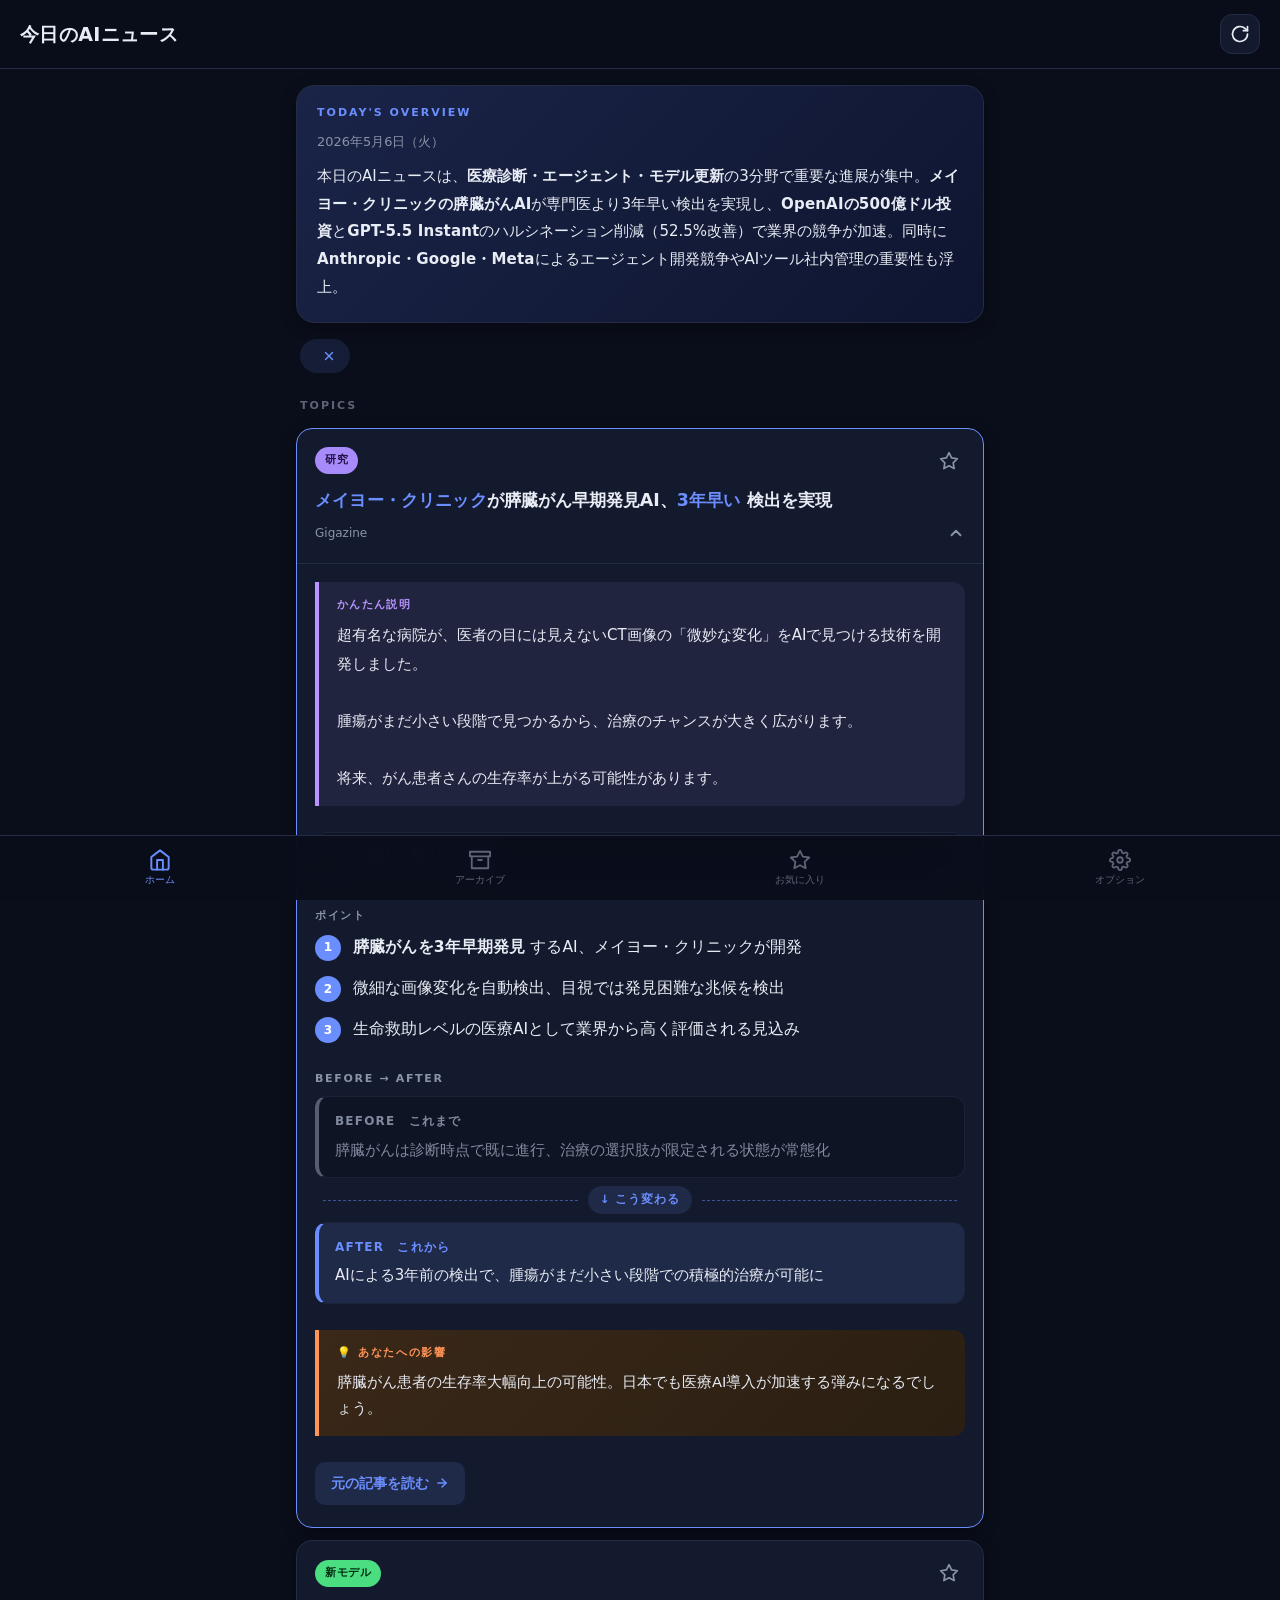
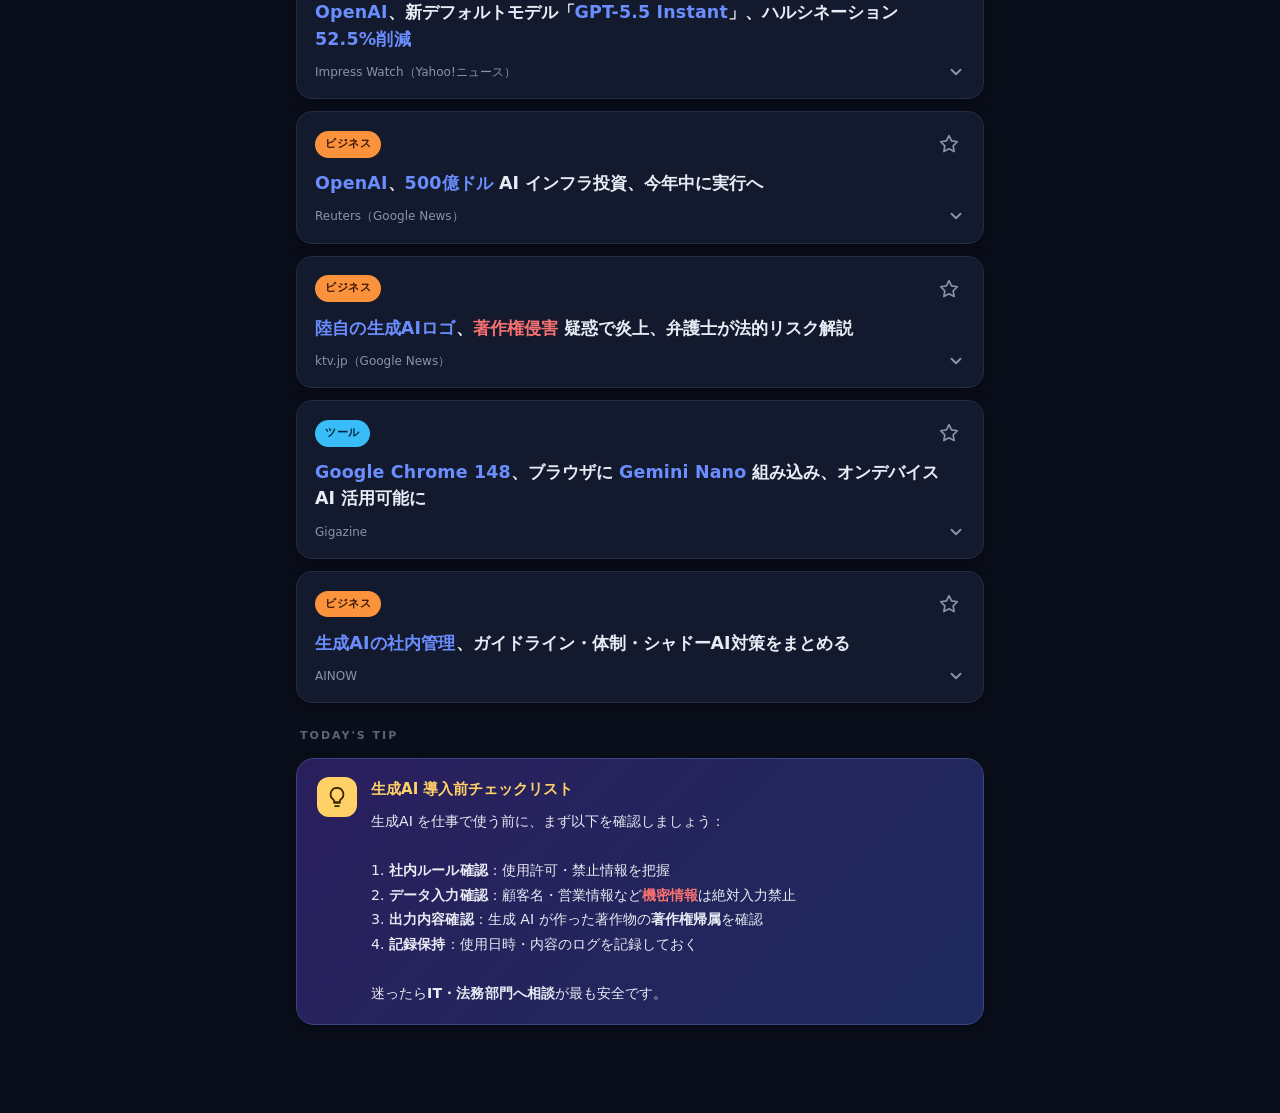
==== public/index.html @ 8ff70d96 "fix: drop underline markup; restrict !!warn!! to partial keywords (not whole titles)" ====
<!DOCTYPE html>
<html lang="ja">
<head>
  <meta charset="UTF-8" />
  <meta name="viewport" content="width=device-width, initial-scale=1.0, viewport-fit=cover" />
  <meta name="theme-color" content="#0a0e1a" id="theme-color-meta" />
  <meta name="apple-mobile-web-app-capable" content="yes" />
  <meta name="apple-mobile-web-app-status-bar-style" content="black-translucent" />
  <meta name="apple-mobile-web-app-title" content="AIニュース" />
  <link rel="manifest" href="manifest.json" />
  <link rel="apple-touch-icon" href="icons/icon-180.png" />
  <link rel="icon" href="icons/icon-192.png" />
  <link rel="stylesheet" href="style.css?v=7" />
  <title>今日のAIニュース</title>
</head>
<body data-theme="dark" data-font="md">
  <header class="app-header">
    <div class="header-inner">
      <h1 class="app-title" id="app-title">今日のAIニュース</h1>
    </div>
    <button class="reload-btn" id="reload-btn" aria-label="更新">
      <svg viewBox="0 0 24 24" width="20" height="20" fill="none" stroke="currentColor" stroke-width="2" stroke-linecap="round" stroke-linejoin="round"><path d="M21 12a9 9 0 1 1-3-6.7L21 8"/><path d="M21 3v5h-5"/></svg>
    </button>
  </header>

  <main id="main">
    <div id="loading" class="state state-loading">取得中...</div>
    <div id="error" class="state state-error" hidden>
      <p>ニュースを読み込めませんでした。</p>
      <button onclick="location.reload()" class="retry-btn">再読み込み</button>
    </div>

    <!-- ===== HOME ===== -->
    <section class="view view-home" id="view-home" hidden>
      <!-- TODAY'S OVERVIEW -->
      <section class="overview">
        <div class="section-label">TODAY'S OVERVIEW</div>
        <div class="overview-date" id="overview-date"></div>
        <p class="overview-text" id="overview-text"></p>
      </section>

      <!-- カテゴリフィルタ（オプションで設定すると表示） -->
      <div class="active-filter" id="active-filter" hidden>
        <span id="active-filter-label"></span>
        <button class="filter-clear" id="filter-clear" aria-label="フィルタ解除">
          <svg viewBox="0 0 24 24" width="14" height="14" fill="none" stroke="currentColor" stroke-width="2.5" stroke-linecap="round"><line x1="18" y1="6" x2="6" y2="18"/><line x1="6" y1="6" x2="18" y2="18"/></svg>
        </button>
      </div>

      <!-- TOPICS -->
      <section class="topics">
        <div class="section-label">TOPICS</div>
        <ul id="topics-list" class="topics-list"></ul>
        <p class="empty-msg" id="topics-empty" hidden>該当するトピックがありません。</p>
      </section>

      <!-- TODAY'S TIP -->
      <section class="tip" id="tip-section">
        <div class="section-label">TODAY'S TIP</div>
        <div class="tip-card">
          <div class="tip-icon">
            <svg viewBox="0 0 24 24" width="22" height="22" fill="none" stroke="currentColor" stroke-width="2" stroke-linecap="round" stroke-linejoin="round"><path d="M9 18h6"/><path d="M10 22h4"/><path d="M12 2a7 7 0 0 0-4 12.7c.6.5 1 1.3 1 2.1V18h6v-1.2c0-.8.4-1.6 1-2.1A7 7 0 0 0 12 2z"/></svg>
          </div>
          <div class="tip-body">
            <h3 class="tip-title" id="tip-title"></h3>
            <p class="tip-content" id="tip-content"></p>
          </div>
        </div>
      </section>
    </section>

    <!-- ===== ARCHIVE ===== -->
    <section class="view view-archive" id="view-archive" hidden>
      <div class="section-label">ARCHIVE</div>
      <p class="archive-intro">過去のダイジェストを日付から開けます。</p>
      <ul class="archive-list" id="archive-list"></ul>
      <p class="empty-msg" id="archive-empty" hidden>まだアーカイブはありません。</p>

      <!-- 個別日付詳細表示 -->
      <div class="archive-detail" id="archive-detail" hidden>
        <button class="back-btn" id="archive-back">
          <svg viewBox="0 0 24 24" width="16" height="16" fill="none" stroke="currentColor" stroke-width="2.5" stroke-linecap="round" stroke-linejoin="round"><polyline points="15 18 9 12 15 6"/></svg>
          一覧に戻る
        </button>
        <div id="archive-detail-content"></div>
      </div>
    </section>

    <!-- ===== BOOKMARKS ===== -->
    <section class="view view-bookmarks" id="view-bookmarks" hidden>
      <div class="section-label">BOOKMARKS</div>
      <p class="bookmarks-intro">気になったトピックを保存できます。</p>
      <ul class="topics-list" id="bookmarks-list"></ul>
      <p class="empty-msg" id="bookmarks-empty" hidden>
        まだお気に入りはありません。<br/>
        トピックカードの☆マークをタップして保存できます。
      </p>
    </section>

    <!-- ===== OPTIONS ===== -->
    <section class="view view-options" id="view-options" hidden>
      <div class="section-label">OPTIONS</div>

      <div class="opt-group">
        <h3 class="opt-title">カテゴリで絞り込み</h3>
        <p class="opt-desc">ホームに表示するトピックを絞り込みます。</p>
        <div class="opt-chips" id="opt-categories">
          <button class="chip" data-category="all">すべて</button>
          <button class="chip" data-category="新モデル">新モデル</button>
          <button class="chip" data-category="研究">研究</button>
          <button class="chip" data-category="ビジネス">ビジネス</button>
          <button class="chip" data-category="規制">規制</button>
          <button class="chip" data-category="ツール">ツール</button>
        </div>
      </div>

      <div class="opt-group">
        <h3 class="opt-title">テーマ</h3>
        <p class="opt-desc">画面の明るさを切り替えます。</p>
        <div class="opt-chips" id="opt-theme">
          <button class="chip" data-theme="dark">🌙 ダーク</button>
          <button class="chip" data-theme="light">☀️ ライト</button>
        </div>
      </div>

      <div class="opt-group">
        <h3 class="opt-title">文字サイズ</h3>
        <p class="opt-desc">読みやすい大きさに調整できます。</p>
        <div class="opt-chips" id="opt-font">
          <button class="chip" data-font="sm">小</button>
          <button class="chip" data-font="md">中</button>
          <button class="chip" data-font="lg">大</button>
        </div>
      </div>

      <div class="opt-group">
        <h3 class="opt-title">最初から開く</h3>
        <p class="opt-desc">トピックの1件目を最初から開いておくか。</p>
        <div class="opt-chips" id="opt-firstopen">
          <button class="chip" data-firstopen="on">ON</button>
          <button class="chip" data-firstopen="off">OFF</button>
        </div>
      </div>

      <div class="opt-group">
        <h3 class="opt-title">アプリについて</h3>
        <ul class="info-list">
          <li><span class="info-key">最終更新</span><span class="info-val" id="info-updated">—</span></li>
          <li><span class="info-key">本日のソース数</span><span class="info-val" id="info-sources">—</span></li>
          <li><span class="info-key">配信時刻</span><span class="info-val">毎朝 6:00 JST</span></li>
          <li><span class="info-key">バージョン</span><span class="info-val">v1.1</span></li>
        </ul>
        <p class="opt-desc" style="margin-top: 14px;">
          ニュースは Anthropic / OpenAI / Google AI / Hugging Face / The Decoder / MIT Tech Review / ITmedia AI+ / Gigazine / ASCII / AINOW / Hacker News / arXiv / Google News（日本のAI報道）から自動収集し、Claude Haiku 4.5 が日本語で要約しています。
        </p>
        <a class="opt-link" href="https://github.com/ru20ru04-lab/ai-news-digest" target="_blank" rel="noopener noreferrer">
          GitHub でソースコードを見る
          <svg viewBox="0 0 24 24" width="14" height="14" fill="none" stroke="currentColor" stroke-width="2.5" stroke-linecap="round" stroke-linejoin="round"><line x1="5" y1="12" x2="19" y2="12"/><polyline points="12 5 19 12 12 19"/></svg>
        </a>
      </div>
    </section>
  </main>

  <!-- ===== TAB BAR ===== -->
  <nav class="tabbar" id="tabbar">
    <button class="tab" data-tab="home" aria-label="ホーム">
      <svg viewBox="0 0 24 24" width="22" height="22" fill="none" stroke="currentColor" stroke-width="2" stroke-linecap="round" stroke-linejoin="round"><path d="M3 9l9-7 9 7v11a2 2 0 0 1-2 2H5a2 2 0 0 1-2-2z"/><polyline points="9 22 9 12 15 12 15 22"/></svg>
      <span>ホーム</span>
    </button>
    <button class="tab" data-tab="archive" aria-label="アーカイブ">
      <svg viewBox="0 0 24 24" width="22" height="22" fill="none" stroke="currentColor" stroke-width="2" stroke-linecap="round" stroke-linejoin="round"><polyline points="21 8 21 21 3 21 3 8"/><rect x="1" y="3" width="22" height="5"/><line x1="10" y1="12" x2="14" y2="12"/></svg>
      <span>アーカイブ</span>
    </button>
    <button class="tab" data-tab="bookmarks" aria-label="お気に入り">
      <svg viewBox="0 0 24 24" width="22" height="22" fill="none" stroke="currentColor" stroke-width="2" stroke-linecap="round" stroke-linejoin="round"><polygon points="12 2 15.09 8.26 22 9.27 17 14.14 18.18 21.02 12 17.77 5.82 21.02 7 14.14 2 9.27 8.91 8.26 12 2"/></svg>
      <span>お気に入り</span>
    </button>
    <button class="tab" data-tab="options" aria-label="オプション">
      <svg viewBox="0 0 24 24" width="22" height="22" fill="none" stroke="currentColor" stroke-width="2" stroke-linecap="round" stroke-linejoin="round"><circle cx="12" cy="12" r="3"/><path d="M19.4 15a1.65 1.65 0 0 0 .33 1.82l.06.06a2 2 0 0 1 0 2.83 2 2 0 0 1-2.83 0l-.06-.06a1.65 1.65 0 0 0-1.82-.33 1.65 1.65 0 0 0-1 1.51V21a2 2 0 0 1-2 2 2 2 0 0 1-2-2v-.09A1.65 1.65 0 0 0 9 19.4a1.65 1.65 0 0 0-1.82.33l-.06.06a2 2 0 0 1-2.83 0 2 2 0 0 1 0-2.83l.06-.06a1.65 1.65 0 0 0 .33-1.82 1.65 1.65 0 0 0-1.51-1H3a2 2 0 0 1-2-2 2 2 0 0 1 2-2h.09A1.65 1.65 0 0 0 4.6 9a1.65 1.65 0 0 0-.33-1.82l-.06-.06a2 2 0 0 1 0-2.83 2 2 0 0 1 2.83 0l.06.06a1.65 1.65 0 0 0 1.82.33H9a1.65 1.65 0 0 0 1-1.51V3a2 2 0 0 1 2-2 2 2 0 0 1 2 2v.09a1.65 1.65 0 0 0 1 1.51 1.65 1.65 0 0 0 1.82-.33l.06-.06a2 2 0 0 1 2.83 0 2 2 0 0 1 0 2.83l-.06.06a1.65 1.65 0 0 0-.33 1.82V9a1.65 1.65 0 0 0 1.51 1H21a2 2 0 0 1 2 2 2 2 0 0 1-2 2h-.09a1.65 1.65 0 0 0-1.51 1z"/></svg>
      <span>オプション</span>
    </button>
  </nav>

  <script src="app.js?v=7"></script>
</body>
</html>
---- public/style.css ----
/* ===== テーマ変数（ダーク） ===== */
[data-theme="dark"] {
  --bg: #0a0e1a;
  --bg-card: #141a2e;
  --bg-card-hover: #1a2138;
  --bg-soft: #0f1424;
  --bg-elev: #1c2238;
  --border: #232b45;
  --border-soft: #1c2238;
  --text: #e8ecf4;
  --text-dim: #8a93a8;
  --text-mute: #5d6478;
  --accent: #6b8eff;
  --accent-soft: #6b8eff20;
  --accent-strong: #4f74ff;
  --purple: #b794ff;
  --purple-soft: #b794ff15;
  --tip-bg: linear-gradient(135deg, #2a1f5d 0%, #1e2a5d 100%);
  --tip-border: #3a4582;
  --overview-bg: linear-gradient(135deg, #1a2447 0%, #0f1530 100%);
  --impact-bg: linear-gradient(135deg, #3a2818 0%, #2a1f12 100%);
  --impact-line: #ff9457;
  --tabbar-bg: rgba(10, 14, 26, 0.92);
  --tabbar-border: #232b45;
  --header-bg: rgba(10, 14, 26, 0.92);
  --tip-accent: #ffd166;
  --bookmark-active: #ffd166;
  /* マークアップ装飾（ダーク） */
  --hl-color: #2dd4bf;          /* 下線強調 teal */
  --warn-color: #f87171;        /* 注意・リスク 赤 */
  --c-newmodel: #4ade80;
  --c-research: #a78bfa;
  --c-business: #fb923c;
  --c-policy: #f87171;
  --c-tool: #38bdf8;
  --shadow: 0 4px 16px rgba(0, 0, 0, 0.3);
}

/* ===== テーマ変数（ライト） ===== */
[data-theme="light"] {
  --bg: #f5f7fb;
  --bg-card: #ffffff;
  --bg-card-hover: #f0f3fa;
  --bg-soft: #ebeef5;
  --bg-elev: #e2e7f1;
  --border: #d8dee8;
  --border-soft: #e6eaf2;
  --text: #1a1f2e;
  --text-dim: #5a6478;
  --text-mute: #8a93a8;
  --accent: #4f74ff;
  --accent-soft: #4f74ff18;
  --accent-strong: #3a5fee;
  --purple: #8b5cf6;
  --purple-soft: #8b5cf614;
  --tip-bg: linear-gradient(135deg, #fff5d4 0%, #ffe7b8 100%);
  --tip-border: #e8c878;
  --overview-bg: linear-gradient(135deg, #e3eaff 0%, #eef2fc 100%);
  --impact-bg: linear-gradient(135deg, #fff4e8 0%, #ffe9d0 100%);
  --impact-line: #f97316;
  --tabbar-bg: rgba(255, 255, 255, 0.94);
  --tabbar-border: #d8dee8;
  --header-bg: rgba(245, 247, 251, 0.94);
  --tip-accent: #b8841a;
  --bookmark-active: #f59e0b;
  /* マークアップ装飾（ライト） */
  --hl-color: #0d9488;          /* 下線強調 teal */
  --warn-color: #dc2626;        /* 注意・リスク 赤 */
  --c-newmodel: #16a34a;
  --c-research: #7c3aed;
  --c-business: #ea580c;
  --c-policy: #dc2626;
  --c-tool: #0284c7;
  --shadow: 0 2px 12px rgba(20, 30, 60, 0.08);
}

/* ===== フォントサイズ ===== */
[data-font="sm"] { font-size: 14px; }
[data-font="md"] { font-size: 16px; }
[data-font="lg"] { font-size: 18px; }

:root {
  --safe-top: env(safe-area-inset-top, 0);
  --safe-bottom: env(safe-area-inset-bottom, 0);
  --tabbar-h: 64px;
}

* { box-sizing: border-box; margin: 0; padding: 0; -webkit-tap-highlight-color: transparent; }

html, body {
  background: var(--bg);
  color: var(--text);
  font-family: -apple-system, BlinkMacSystemFont, "Hiragino Sans", "Yu Gothic UI", system-ui, sans-serif;
  line-height: 1.7;
  min-height: 100vh;
  -webkit-font-smoothing: antialiased;
  transition: background 0.2s, color 0.2s;
}

body {
  padding-top: var(--safe-top);
  padding-bottom: calc(var(--tabbar-h) + var(--safe-bottom) + 8px);
}

/* ===== ヘッダー ===== */
.app-header {
  position: sticky;
  top: 0;
  z-index: 10;
  display: flex;
  justify-content: space-between;
  align-items: center;
  padding: 14px 20px;
  background: var(--header-bg);
  backdrop-filter: saturate(180%) blur(12px);
  -webkit-backdrop-filter: saturate(180%) blur(12px);
  border-bottom: 1px solid var(--border);
  transition: background 0.2s, border-color 0.2s;
}

.header-inner { flex: 1; min-width: 0; }
.app-title { font-size: 1.19em; font-weight: 700; letter-spacing: 0.02em; }

.reload-btn {
  width: 40px; height: 40px;
  border-radius: 12px;
  background: var(--bg-card);
  border: 1px solid var(--border);
  color: var(--text);
  cursor: pointer;
  display: flex; align-items: center; justify-content: center;
  transition: background 0.15s, transform 0.1s;
}
.reload-btn:active { transform: scale(0.94); background: var(--bg-card-hover); }
.reload-btn.spinning svg { animation: spin 0.8s linear infinite; }
@keyframes spin { to { transform: rotate(360deg); } }

main { max-width: 720px; margin: 0 auto; padding: 8px 16px 16px; }

.state { text-align: center; padding: 60px 20px; color: var(--text-dim); }
.retry-btn {
  margin-top: 12px; padding: 10px 24px;
  border-radius: 10px; background: var(--accent); color: #fff;
  border: none; font-size: 0.94em; cursor: pointer;
}

.empty-msg {
  text-align: center;
  padding: 40px 20px;
  color: var(--text-dim);
  font-size: 0.88em;
  line-height: 1.8;
}

/* ===== セクションラベル ===== */
.section-label {
  font-size: 0.69em;
  font-weight: 700;
  letter-spacing: 0.18em;
  color: var(--text-mute);
  margin: 24px 4px 12px;
}
.overview .section-label { margin: 0 0 8px; color: var(--accent); }

/* ===== TODAY'S OVERVIEW ===== */
.overview {
  background: var(--overview-bg);
  border: 1px solid var(--border);
  border-radius: 18px;
  padding: 18px 20px 20px;
  box-shadow: var(--shadow);
  margin-top: 8px;
}
.overview-date { font-size: 0.81em; color: var(--text-dim); margin-bottom: 10px; font-weight: 500; }
.overview-text { font-size: 0.94em; line-height: 1.85; color: var(--text); }

/* ===== カテゴリフィルタ表示 ===== */
.active-filter {
  margin: 16px 4px 0;
  display: inline-flex;
  align-items: center;
  gap: 6px;
  padding: 6px 10px 6px 12px;
  background: var(--accent-soft);
  border-radius: 999px;
  font-size: 0.78em;
  color: var(--accent);
  font-weight: 600;
}
.filter-clear {
  width: 22px; height: 22px;
  border: none;
  background: transparent;
  color: var(--accent);
  border-radius: 50%;
  cursor: pointer;
  display: flex; align-items: center; justify-content: center;
}
.filter-clear:active { background: var(--accent-soft); }

/* ===== TOPICS ===== */
.topics-list { list-style: none; display: flex; flex-direction: column; gap: 12px; }

.topic-card {
  background: var(--bg-card);
  border: 1px solid var(--border);
  border-radius: 16px;
  overflow: hidden;
  box-shadow: var(--shadow);
  transition: border-color 0.15s, background 0.2s;
}
.topic-card[open] { border-color: var(--accent); }
.topic-card > summary {
  padding: 16px 18px;
  cursor: pointer;
  list-style: none;
  display: flex;
  flex-direction: column;
  gap: 8px;
  user-select: none;
}
.topic-card > summary::-webkit-details-marker { display: none; }

.topic-summary-top { display: flex; align-items: center; justify-content: space-between; gap: 8px; }
.topic-summary-top-left { display: flex; align-items: center; gap: 8px; flex-wrap: wrap; }

.bookmark-btn {
  width: 32px; height: 32px;
  border: none;
  background: transparent;
  color: var(--text-dim);
  cursor: pointer;
  border-radius: 8px;
  display: flex; align-items: center; justify-content: center;
  flex-shrink: 0;
  transition: color 0.15s, background 0.15s, transform 0.1s;
}
.bookmark-btn:active { transform: scale(0.9); background: var(--bg-soft); }
.bookmark-btn.active { color: var(--bookmark-active); }
.bookmark-btn svg { fill: none; }
.bookmark-btn.active svg { fill: var(--bookmark-active); }

.category-tag {
  display: inline-block;
  font-size: 0.69em;
  font-weight: 700;
  padding: 4px 10px;
  border-radius: 999px;
  letter-spacing: 0.05em;
}
.cat-新モデル { background: var(--c-newmodel); color: #022c11; }
.cat-研究    { background: var(--c-research); color: #1e1140; }
.cat-ビジネス { background: var(--c-business); color: #3a1605; }
.cat-規制    { background: var(--c-policy); color: #3a0606; }
.cat-ツール  { background: var(--c-tool); color: #052238; }
.cat-その他  { background: var(--text-mute); color: #fff; }

.topic-title-ja {
  font-size: 1.09em;
  font-weight: 700;
  line-height: 1.5;
  color: var(--text);
  margin-top: 2px;
}

.topic-summary-bottom {
  display: flex;
  justify-content: space-between;
  align-items: center;
  margin-top: 2px;
}
.topic-source { font-size: 0.75em; color: var(--text-dim); }
.chevron { width: 18px; height: 18px; color: var(--text-dim); transition: transform 0.2s; }
.topic-card[open] .chevron { transform: rotate(180deg); }

/* カード本文 */
.topic-body {
  padding: 0 18px 22px;
  border-top: 1px solid var(--border);
  margin-top: 4px;
  display: flex;
  flex-direction: column;
  gap: 26px;
}

/* ===== マークアップ装飾（共通） ===== */
/* **太字**（.kw）：単に太字。色は本文と同じ */
.kw {
  font-weight: 800;
  letter-spacing: 0.01em;
}
/* タイトル内のキーワードはアクセント色で軽く強調 */
.topic-title-ja .kw {
  color: var(--accent);
}
/* !!注意・リスク!!（.warn）：赤太字 */
.warn {
  color: var(--warn-color);
  font-weight: 800;
}

.simple-block {
  padding: 14px 16px 14px 18px;
  border-left: 4px solid var(--purple);
  background: var(--purple-soft);
  border-radius: 0 12px 12px 0;
  margin-top: 18px;
}
.simple-label {
  font-size: 0.69em;
  font-weight: 700;
  letter-spacing: 0.12em;
  color: var(--purple);
  margin-bottom: 6px;
}
.simple-text { font-size: 0.94em; line-height: 1.9; color: var(--text); }

.detail-accordion {
  border: 1px solid var(--border-soft);
  border-radius: 12px;
  background: var(--bg-soft);
  overflow: hidden;
}
.detail-accordion > summary {
  padding: 12px 16px;
  cursor: pointer;
  list-style: none;
  font-size: 0.84em;
  font-weight: 700;
  color: var(--accent);
  display: flex;
  justify-content: space-between;
  align-items: center;
}
.detail-accordion > summary::-webkit-details-marker { display: none; }
.detail-accordion[open] > summary { border-bottom: 1px solid var(--border-soft); }
.detail-accordion .chevron-sm { width: 14px; height: 14px; transition: transform 0.2s; }
.detail-accordion[open] .chevron-sm { transform: rotate(180deg); }

.detail-body {
  padding: 16px 14px 18px;
  display: flex;
  flex-direction: column;
  gap: 18px;
}
.detail-summary {
  font-size: 0.95em;
  font-weight: 600;
  line-height: 1.85;
  color: var(--text);
  padding: 14px 16px;
  background: var(--accent-soft);
  border-left: 4px solid var(--accent);
  border-radius: 0 12px 12px 0;
}

/* 詳細ポイント：スマホ向けカードブロック型レイアウト */
.detail-points {
  list-style: none;
  display: flex;
  flex-direction: column;
  gap: 10px;
  margin: 0;
}
.detail-points .dp-row {
  display: block;
  padding: 12px 14px;
  background: var(--bg-card);
  border: 1px solid var(--border-soft);
  border-left: 3px solid var(--accent);
  border-radius: 10px;
  font-size: 0.92em;
  line-height: 1.75;
}
.detail-points .dp-row-plain {
  border-left-color: var(--text-mute);
}
.dp-key {
  display: block;
  color: var(--accent);
  font-weight: 800;
  font-size: 1.02em;
  margin-bottom: 6px;
  word-break: break-word;
}
.dp-val {
  display: block;
  color: var(--text);
  word-break: break-word;
}

/* 解説段落（detail_text）：詳細項目の後の深掘り */
.detail-text-block {
  margin-top: 6px;
  padding: 14px 16px 16px;
  background: var(--bg-soft);
  border-radius: 12px;
  border: 1px solid var(--border-soft);
}
.detail-text-block .block-label {
  margin-bottom: 8px;
}
.detail-text {
  font-size: 0.93em;
  line-height: 1.95;
  color: var(--text);
}

.points-block { }
.block-label {
  font-size: 0.69em;
  font-weight: 700;
  letter-spacing: 0.15em;
  color: var(--text-dim);
  margin-bottom: 8px;
}
.points-list {
  list-style: none;
  counter-reset: pt;
  display: flex; flex-direction: column; gap: 14px;
  margin: 0;
}
.points-list li {
  counter-increment: pt;
  display: flex; gap: 12px;
  font-size: 0.97em;
  line-height: 1.75;
  align-items: flex-start;
}
.points-list li::before {
  content: counter(pt);
  flex-shrink: 0;
  width: 26px; height: 26px;
  border-radius: 999px;
  background: var(--accent);
  color: #fff;
  font-size: 0.78em;
  font-weight: 800;
  display: flex; align-items: center; justify-content: center;
  margin-top: 1px;
}
.points-list .pt-text {
  flex: 1 1 auto;
  min-width: 0;
  word-break: break-word;
  overflow-wrap: anywhere;
}

/* BEFORE → AFTER：常に縦並びで「変化のストーリー」を強調 */
.ba-block { }
.ba-stack {
  display: flex;
  flex-direction: column;
  gap: 4px;
}
.ba-col {
  border-radius: 12px;
  padding: 14px 16px;
  border: 1px solid var(--border-soft);
}
.ba-col-before {
  background: var(--bg-soft);
  border-left: 4px solid var(--text-mute);
  opacity: 0.92;
}
.ba-col-after {
  background: var(--accent-soft);
  border-left: 4px solid var(--accent);
}
.ba-head {
  font-size: 0.75em;
  font-weight: 800;
  letter-spacing: 0.1em;
  color: var(--text-dim);
  margin-bottom: 6px;
}
.ba-col-after .ba-head { color: var(--accent); }
.ba-text {
  font-size: 0.94em;
  line-height: 1.7;
  color: var(--text);
}
.ba-col-before .ba-text {
  color: var(--text-dim);
}
/* 矢印行 */
.ba-arrow-row {
  display: flex;
  align-items: center;
  gap: 10px;
  padding: 4px 8px;
}
.ba-arrow-line {
  flex: 1;
  height: 0;
  border-top: 1px dashed var(--accent);
  opacity: 0.5;
}
.ba-arrow-label {
  flex-shrink: 0;
  font-size: 0.72em;
  font-weight: 800;
  color: var(--accent);
  letter-spacing: 0.08em;
  background: var(--accent-soft);
  padding: 4px 12px;
  border-radius: 999px;
}
.ba-arrow-label::before {
  content: "↓ ";
  font-weight: 700;
}

.impact-block {
  background: var(--impact-bg);
  border-left: 4px solid var(--impact-line);
  border-radius: 0 12px 12px 0;
  padding: 14px 16px 14px 18px;
}
.impact-text { font-size: 0.92em; line-height: 1.8; color: var(--text); font-weight: 500; }
.impact-block .block-label { color: var(--impact-line); margin-bottom: 6px; }

.read-more {
  display: inline-flex;
  align-items: center;
  gap: 6px;
  font-size: 0.88em;
  color: var(--accent);
  text-decoration: none;
  font-weight: 600;
  padding: 10px 16px;
  border-radius: 10px;
  background: var(--accent-soft);
  align-self: flex-start;
  transition: background 0.15s;
}
.read-more:active { background: var(--accent-strong); color: #fff; }

/* ===== TODAY'S TIP ===== */
.tip-card {
  background: var(--tip-bg);
  border: 1px solid var(--tip-border);
  border-radius: 18px;
  padding: 18px 20px;
  display: flex;
  gap: 14px;
  align-items: flex-start;
  box-shadow: var(--shadow);
}
.tip-icon {
  flex-shrink: 0;
  width: 40px; height: 40px;
  border-radius: 12px;
  background: var(--tip-accent);
  color: #3a2800;
  display: flex; align-items: center; justify-content: center;
}
.tip-body { flex: 1; min-width: 0; }
.tip-title { font-size: 0.94em; font-weight: 700; margin-bottom: 6px; color: var(--tip-accent); }
.tip-content { font-size: 0.88em; line-height: 1.75; color: var(--text); }

/* ===== ARCHIVE ===== */
.archive-intro, .bookmarks-intro {
  font-size: 0.84em;
  color: var(--text-dim);
  margin: 4px 4px 16px;
  line-height: 1.7;
}
.archive-list { list-style: none; display: flex; flex-direction: column; gap: 10px; }
.archive-item {
  background: var(--bg-card);
  border: 1px solid var(--border);
  border-radius: 14px;
  padding: 14px 16px;
  cursor: pointer;
  display: flex;
  flex-direction: column;
  gap: 6px;
  text-align: left;
  width: 100%;
  color: var(--text);
  transition: background 0.15s, border-color 0.15s;
}
.archive-item:active { background: var(--bg-card-hover); border-color: var(--accent); }
.archive-item-date { font-size: 0.94em; font-weight: 700; }
.archive-item-meta { font-size: 0.75em; color: var(--text-dim); }
.archive-item-overview { font-size: 0.81em; color: var(--text-dim); line-height: 1.6; }

.archive-detail {
  display: flex;
  flex-direction: column;
  gap: 16px;
}

.back-btn {
  align-self: flex-start;
  display: inline-flex;
  align-items: center;
  gap: 6px;
  font-size: 0.84em;
  color: var(--accent);
  background: var(--accent-soft);
  border: none;
  padding: 8px 14px;
  border-radius: 999px;
  cursor: pointer;
  font-weight: 600;
}
.back-btn:active { background: var(--accent); color: #fff; }

/* ===== OPTIONS ===== */
.opt-group {
  background: var(--bg-card);
  border: 1px solid var(--border);
  border-radius: 16px;
  padding: 16px 18px;
  box-shadow: var(--shadow);
  margin-top: 12px;
}
.opt-title { font-size: 0.94em; font-weight: 700; margin-bottom: 4px; }
.opt-desc { font-size: 0.78em; color: var(--text-dim); margin-bottom: 12px; line-height: 1.6; }

.opt-chips { display: flex; flex-wrap: wrap; gap: 8px; }
.chip {
  padding: 8px 14px;
  border-radius: 999px;
  border: 1px solid var(--border);
  background: var(--bg-soft);
  color: var(--text);
  font-size: 0.84em;
  cursor: pointer;
  transition: all 0.15s;
  font-family: inherit;
}
.chip:active { transform: scale(0.96); }
.chip.active {
  background: var(--accent);
  color: #fff;
  border-color: var(--accent);
}

.info-list {
  list-style: none;
  display: flex;
  flex-direction: column;
  gap: 8px;
}
.info-list li {
  display: flex;
  justify-content: space-between;
  font-size: 0.84em;
  padding: 6px 0;
  border-bottom: 1px solid var(--border-soft);
}
.info-list li:last-child { border-bottom: none; }
.info-key { color: var(--text-dim); }
.info-val { color: var(--text); font-weight: 600; }

.opt-link {
  display: inline-flex;
  align-items: center;
  gap: 6px;
  margin-top: 14px;
  font-size: 0.84em;
  color: var(--accent);
  text-decoration: none;
  font-weight: 600;
  padding: 10px 16px;
  border-radius: 10px;
  background: var(--accent-soft);
}

/* ===== TAB BAR ===== */
.tabbar {
  position: fixed;
  bottom: 0;
  left: 0;
  right: 0;
  z-index: 20;
  display: flex;
  background: var(--tabbar-bg);
  backdrop-filter: saturate(180%) blur(14px);
  -webkit-backdrop-filter: saturate(180%) blur(14px);
  border-top: 1px solid var(--tabbar-border);
  padding-bottom: var(--safe-bottom);
  transition: background 0.2s, border-color 0.2s;
}

.tab {
  flex: 1;
  display: flex;
  flex-direction: column;
  align-items: center;
  justify-content: center;
  gap: 2px;
  padding: 8px 4px;
  height: var(--tabbar-h);
  background: transparent;
  border: none;
  color: var(--text-mute);
  cursor: pointer;
  font-size: 0.63em;
  font-family: inherit;
  font-weight: 500;
  transition: color 0.15s;
}
.tab:active { background: var(--bg-soft); }
.tab.active {
  color: var(--accent);
}
.tab.active svg { transform: scale(1.05); }

footer.app-footer { display: none; }

/* モバイル最適化 */
@media (max-width: 480px) {
  main { padding: 8px 12px 12px; }
  .tab span { font-size: 10px; }
  /* タイトル＋ブックマークのヘッダ周りを少し詰める */
  .topic-card > summary { padding: 14px 14px; gap: 6px; }
  .topic-body { padding: 0 14px 18px; gap: 22px; }
  /* 詳細アコーディオンの内側パディングを少し詰める */
  .detail-body { padding: 14px 12px 16px; gap: 14px; }
  .detail-points .dp-row { padding: 12px 12px; }
  .detail-text-block { padding: 12px 14px 14px; }
  /* かんたん説明・ポイント・影響セクションの余白 */
  .simple-block, .impact-block { padding: 12px 14px 12px 16px; }
  .points-list li { font-size: 0.95em; }
  .points-list li::before { width: 24px; height: 24px; }
}
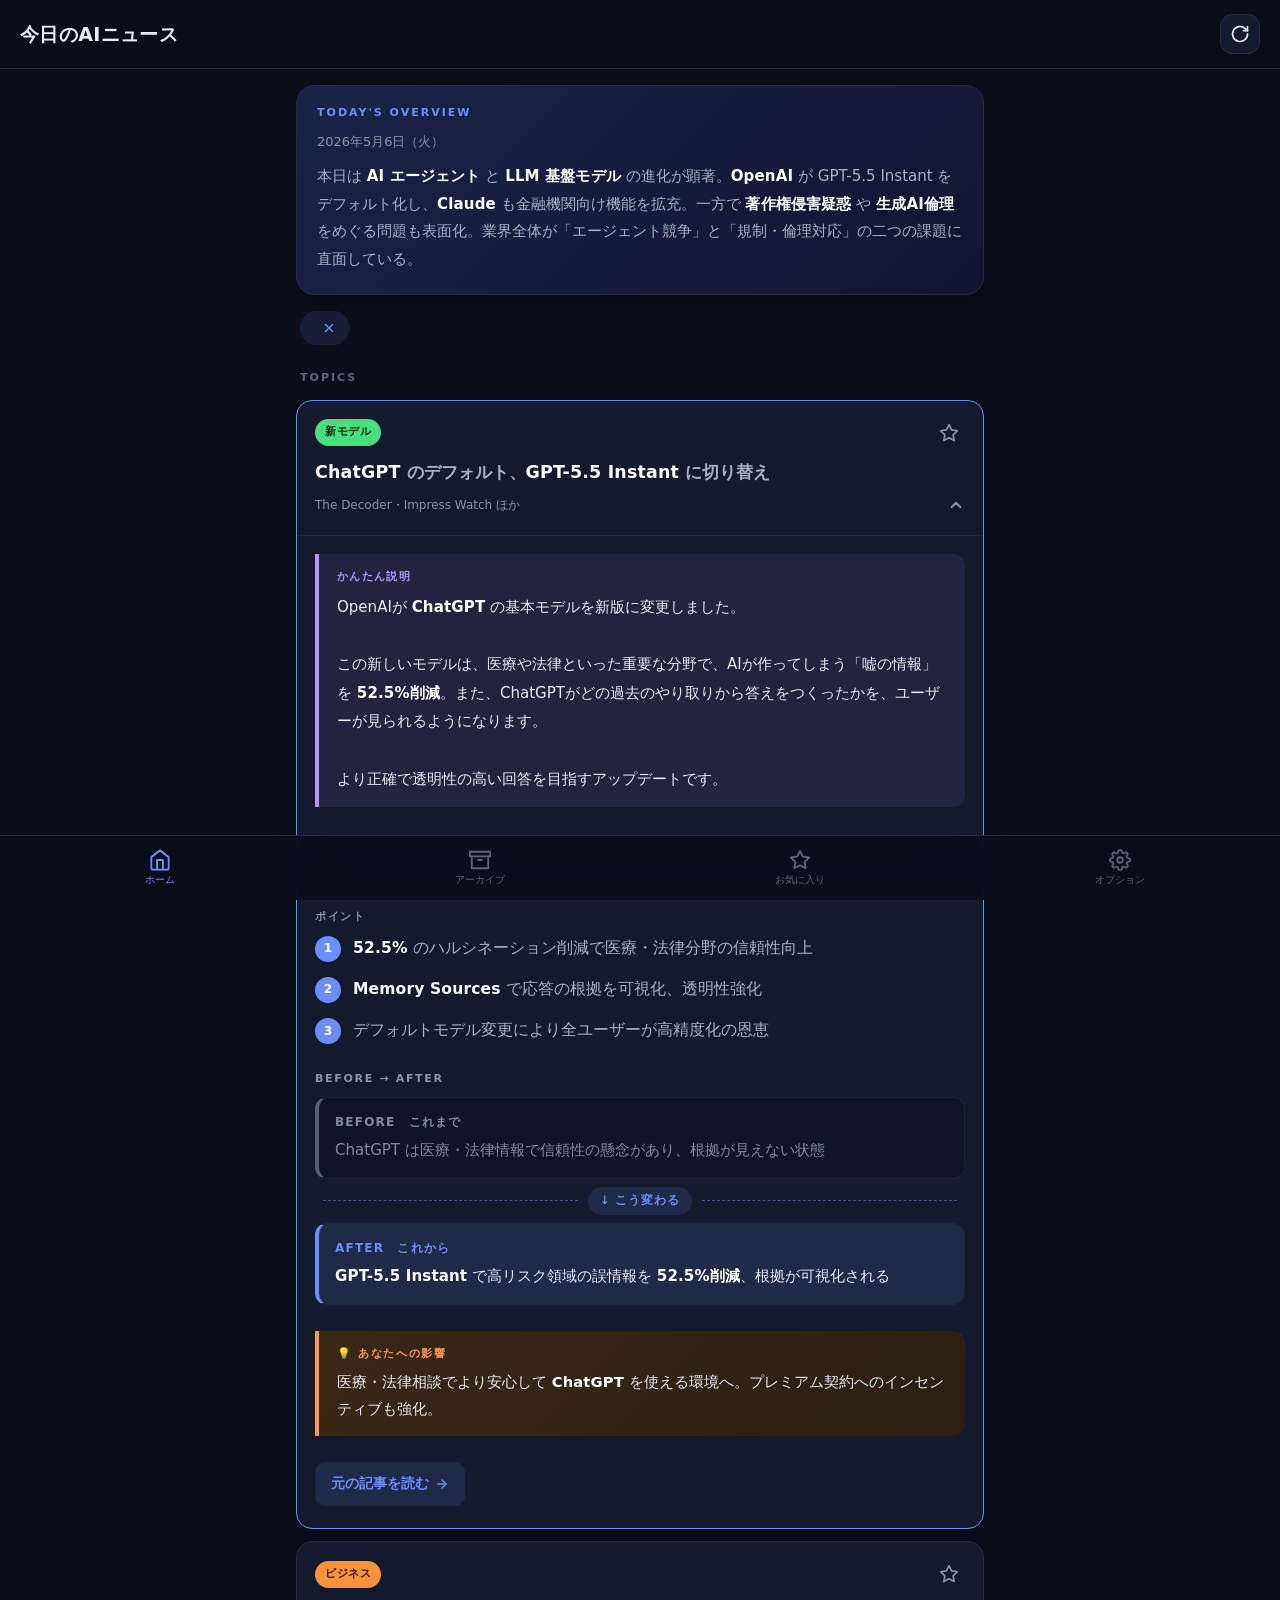
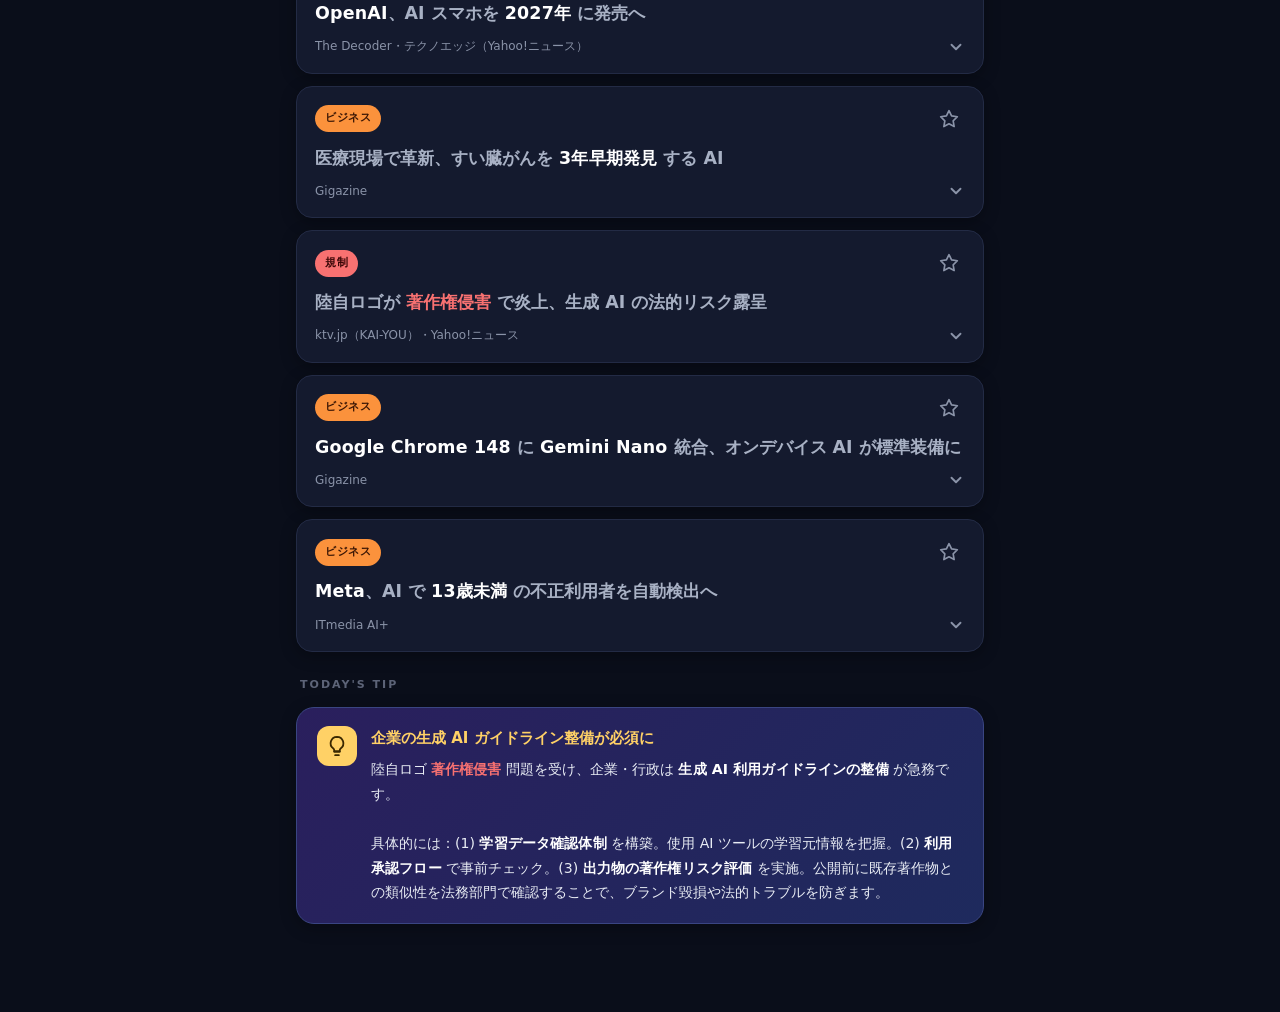
==== commit 9926b012: "feat: contrast-style bold (faded body / sharp keywords); workflow now deploys on public/** push with" ====
--- a/public/index.html
+++ b/public/index.html
@@ -10,7 +10,7 @@
   <link rel="manifest" href="manifest.json" />
   <link rel="apple-touch-icon" href="icons/icon-180.png" />
   <link rel="icon" href="icons/icon-192.png" />
-  <link rel="stylesheet" href="style.css?v=7" />
+  <link rel="stylesheet" href="style.css?v=8" />
   <title>今日のAIニュース</title>
 </head>
 <body data-theme="dark" data-font="md">
@@ -181,6 +181,6 @@
     </button>
   </nav>
 
-  <script src="app.js?v=7"></script>
+  <script src="app.js?v=8"></script>
 </body>
 </html>
--- a/public/style.css
+++ b/public/style.css
@@ -26,8 +26,10 @@
   --tip-accent: #ffd166;
   --bookmark-active: #ffd166;
   /* マークアップ装飾（ダーク） */
-  --hl-color: #2dd4bf;          /* 下線強調 teal */
   --warn-color: #f87171;        /* 注意・リスク 赤 */
+  /* コントラスト差スタイル：本文を少し薄く、太字をくっきり */
+  --text-body: #a8b1c4;         /* 本文の薄めグレー */
+  --text-strong: #ffffff;       /* 太字の純白 */
   --c-newmodel: #4ade80;
   --c-research: #a78bfa;
   --c-business: #fb923c;
@@ -64,8 +66,10 @@
   --tip-accent: #b8841a;
   --bookmark-active: #f59e0b;
   /* マークアップ装飾（ライト） */
-  --hl-color: #0d9488;          /* 下線強調 teal */
   --warn-color: #dc2626;        /* 注意・リスク 赤 */
+  /* コントラスト差スタイル：本文を少し薄く、太字をくっきり */
+  --text-body: #4a5468;         /* 本文の薄めグレー（プレビューより気持ち濃く） */
+  --text-strong: #000000;       /* 太字の純黒 */
   --c-newmodel: #16a34a;
   --c-research: #7c3aed;
   --c-business: #ea580c;
@@ -284,20 +288,33 @@
 }
 
 /* ===== マークアップ装飾（共通） ===== */
-/* **太字**（.kw）：単に太字。色は本文と同じ */
+/* **太字**（.kw）：純白/純黒で本文の薄グレーとコントラスト差をつける */
 .kw {
   font-weight: 800;
+  color: var(--text-strong);
   letter-spacing: 0.01em;
 }
-/* タイトル内のキーワードはアクセント色で軽く強調 */
-.topic-title-ja .kw {
-  color: var(--accent);
-}
-/* !!注意・リスク!!（.warn）：赤太字 */
+/* !!注意・リスク!!（.warn）：赤太字（コントラストでも色を維持） */
 .warn {
   color: var(--warn-color);
   font-weight: 800;
 }
+
+/* ===== 本文セクションは薄めグレーで（太字とのコントラストを作る） ===== */
+.topic-title-ja,
+.simple-text,
+.points-list li,
+.ba-text,
+.impact-text,
+.detail-summary,
+.dp-val,
+.detail-text,
+.overview-text,
+.tip-content {
+  color: var(--text-body);
+}
+/* BEFORE 側はさらに薄い trayed-out 表現を維持 */
+.ba-col-before .ba-text { color: var(--text-mute); }
 
 .simple-block {
   padding: 14px 16px 14px 18px;
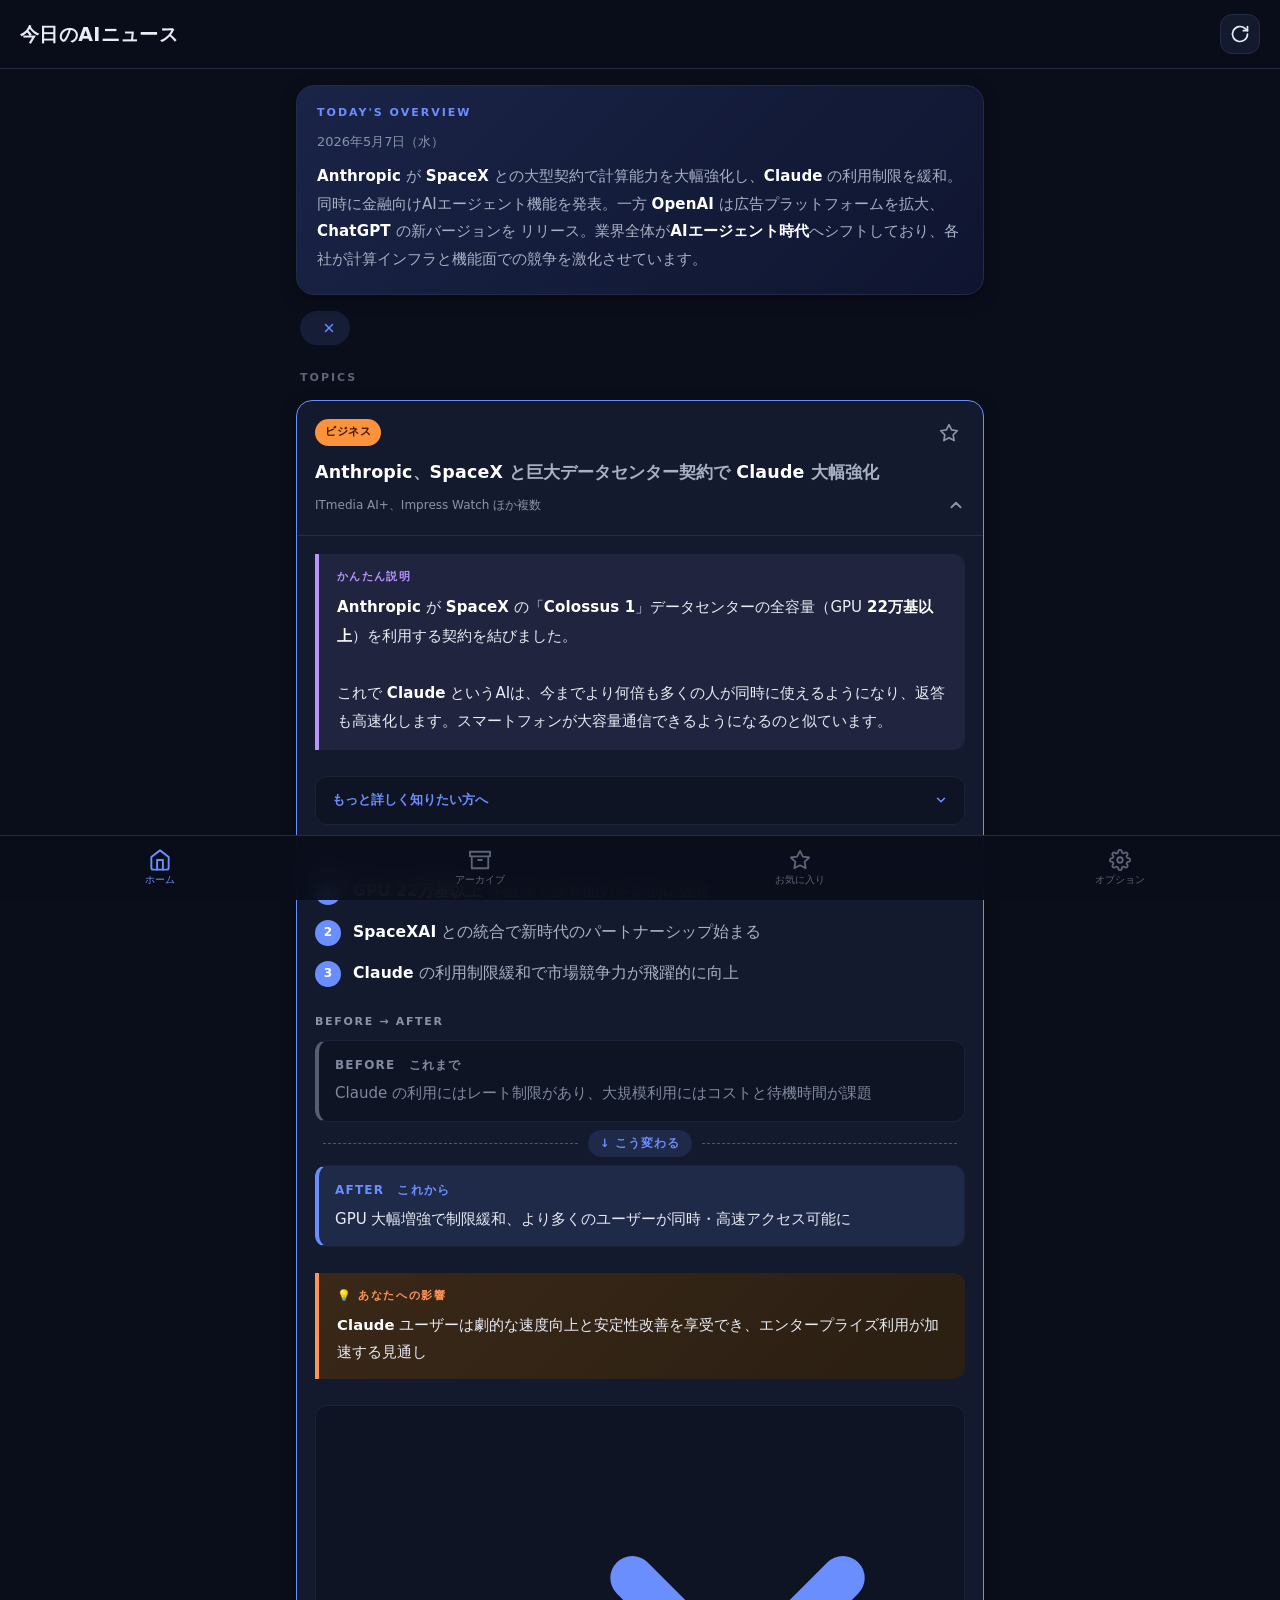
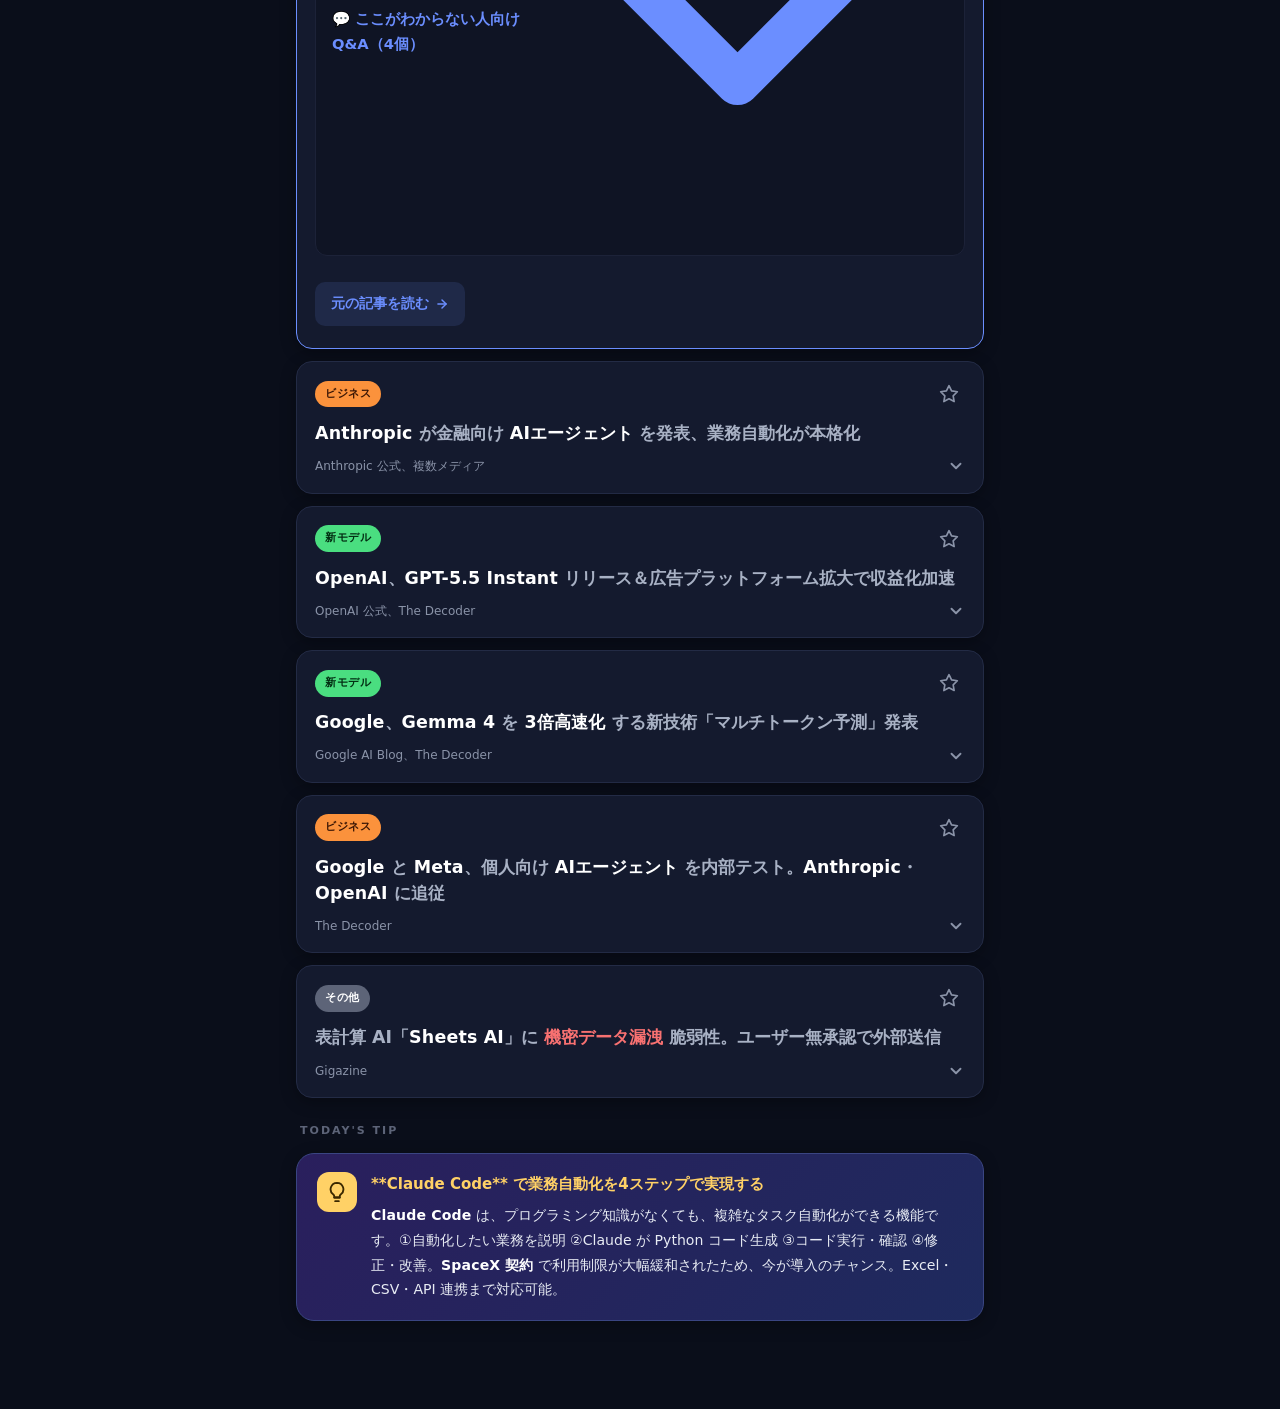
==== commit 42ba1ef5: "feat: add FAQ section per topic (3-7 dynamic Q&A focusing on terminology)" ====
--- a/public/index.html
+++ b/public/index.html
@@ -10,7 +10,7 @@
   <link rel="manifest" href="manifest.json" />
   <link rel="apple-touch-icon" href="icons/icon-180.png" />
   <link rel="icon" href="icons/icon-192.png" />
-  <link rel="stylesheet" href="style.css?v=8" />
+  <link rel="stylesheet" href="style.css?v=10" />
   <title>今日のAIニュース</title>
 </head>
 <body data-theme="dark" data-font="md">
@@ -147,7 +147,7 @@
         <ul class="info-list">
           <li><span class="info-key">最終更新</span><span class="info-val" id="info-updated">—</span></li>
           <li><span class="info-key">本日のソース数</span><span class="info-val" id="info-sources">—</span></li>
-          <li><span class="info-key">配信時刻</span><span class="info-val">毎朝 6:00 JST</span></li>
+          <li><span class="info-key">配信時刻</span><span class="info-val">毎朝 6 時前後（JST）</span></li>
           <li><span class="info-key">バージョン</span><span class="info-val">v1.1</span></li>
         </ul>
         <p class="opt-desc" style="margin-top: 14px;">
@@ -181,6 +181,6 @@
     </button>
   </nav>
 
-  <script src="app.js?v=8"></script>
+  <script src="app.js?v=10"></script>
 </body>
 </html>
--- a/public/style.css
+++ b/public/style.css
@@ -406,6 +406,88 @@
   word-break: break-word;
 }
 
+/* ===== FAQ アコーディオン（カード末尾） ===== */
+.faq-accordion {
+  border: 1px solid var(--border-soft);
+  border-radius: 12px;
+  background: var(--bg-soft);
+  overflow: hidden;
+}
+.faq-accordion > summary {
+  padding: 14px 16px;
+  cursor: pointer;
+  list-style: none;
+  font-size: 0.92em;
+  font-weight: 700;
+  color: var(--accent);
+  display: flex;
+  justify-content: space-between;
+  align-items: center;
+}
+.faq-accordion > summary::-webkit-details-marker { display: none; }
+.faq-accordion[open] > summary { border-bottom: 1px solid var(--border-soft); }
+.faq-accordion[open] .chevron-sm { transform: rotate(180deg); }
+.faq-list {
+  list-style: none;
+  padding: 8px 14px 14px;
+  display: flex;
+  flex-direction: column;
+  gap: 6px;
+  margin: 0;
+}
+.faq-list li { width: 100%; }
+.faq-item {
+  background: var(--bg-card);
+  border: 1px solid var(--border-soft);
+  border-radius: 10px;
+  overflow: hidden;
+}
+.faq-item > summary {
+  padding: 12px 14px;
+  cursor: pointer;
+  list-style: none;
+  display: flex;
+  align-items: flex-start;
+  gap: 8px;
+  font-size: 0.91em;
+  line-height: 1.6;
+  color: var(--text-strong);
+  font-weight: 600;
+}
+.faq-item > summary::-webkit-details-marker { display: none; }
+.faq-item[open] > summary { border-bottom: 1px dashed var(--border-soft); padding-bottom: 10px; }
+.faq-q-label {
+  flex-shrink: 0;
+  color: var(--accent);
+  font-weight: 800;
+  margin-top: 1px;
+}
+.faq-q-text { flex: 1 1 auto; min-width: 0; word-break: break-word; }
+.faq-item .chevron-sm {
+  flex-shrink: 0;
+  width: 14px;
+  height: 14px;
+  margin-top: 2px;
+  color: var(--text-dim);
+  transition: transform 0.2s;
+}
+.faq-item[open] .chevron-sm { transform: rotate(180deg); }
+.faq-a {
+  padding: 10px 14px 14px;
+  display: flex;
+  gap: 8px;
+  font-size: 0.88em;
+  line-height: 1.85;
+  align-items: flex-start;
+}
+.faq-a-label {
+  flex-shrink: 0;
+  color: var(--c-newmodel);
+  font-weight: 800;
+  margin-top: 1px;
+}
+.faq-a-text { flex: 1 1 auto; min-width: 0; color: var(--text-body); }
+
 /* 解説段落（detail_text）：詳細項目の後の深掘り */
 .detail-text-block {
   margin-top: 6px;
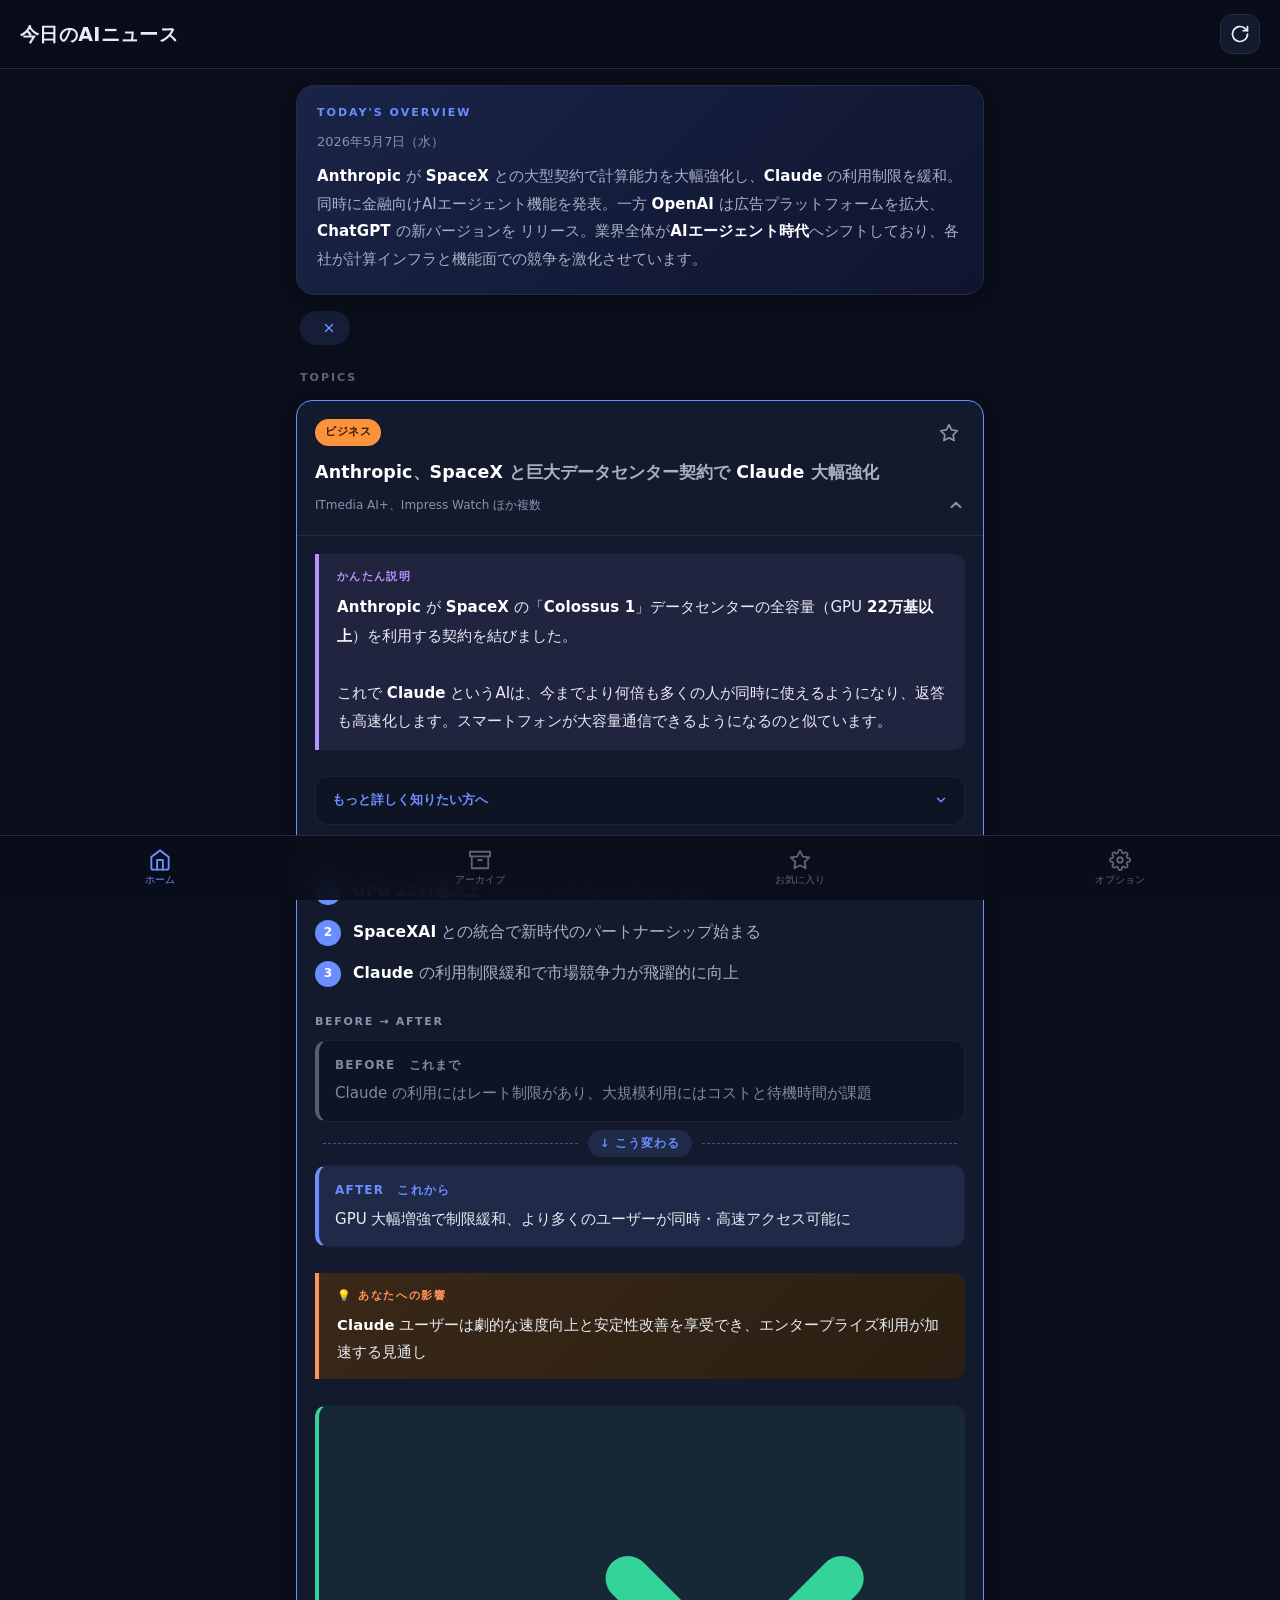
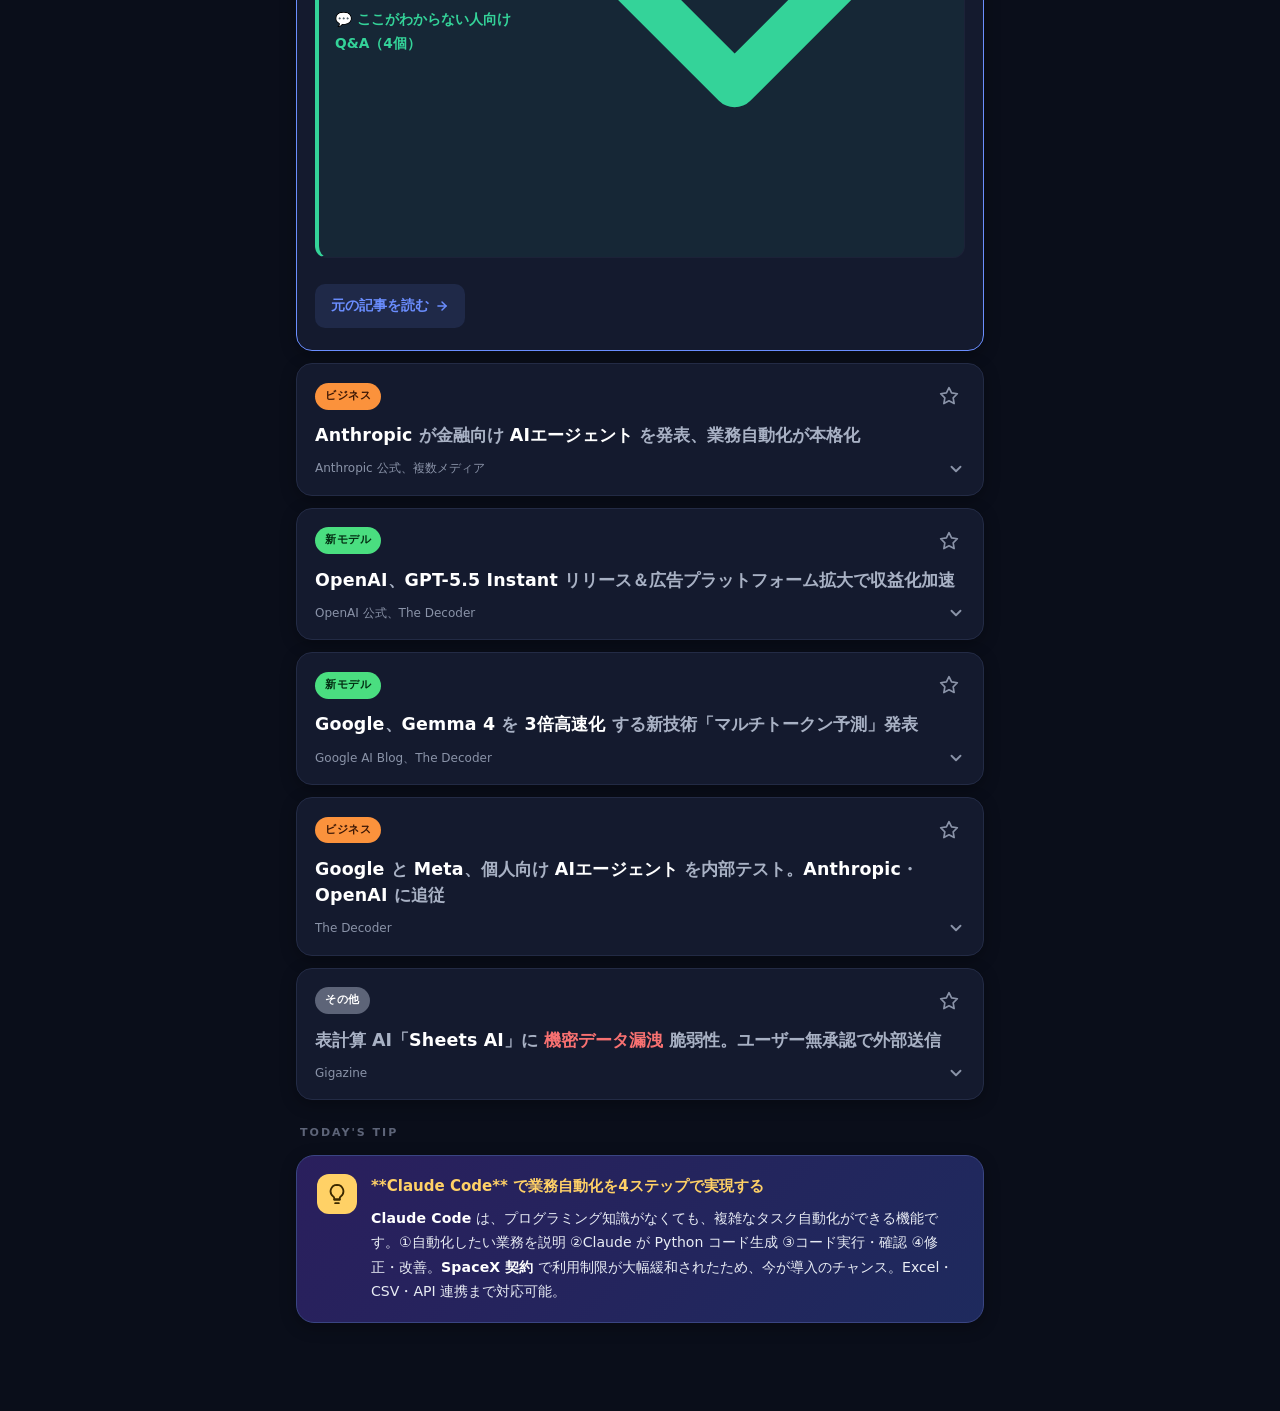
==== commit 0189e36e: "fix: FAQ accordion size matches detail accordion, teal color for Q&A theme, richText for question te" ====
--- a/public/index.html
+++ b/public/index.html
@@ -10,7 +10,7 @@
   <link rel="manifest" href="manifest.json" />
   <link rel="apple-touch-icon" href="icons/icon-180.png" />
   <link rel="icon" href="icons/icon-192.png" />
-  <link rel="stylesheet" href="style.css?v=10" />
+  <link rel="stylesheet" href="style.css?v=11" />
   <title>今日のAIニュース</title>
 </head>
 <body data-theme="dark" data-font="md">
@@ -181,6 +181,6 @@
     </button>
   </nav>
 
-  <script src="app.js?v=10"></script>
+  <script src="app.js?v=11"></script>
 </body>
 </html>
--- a/public/style.css
+++ b/public/style.css
@@ -30,6 +30,9 @@
   /* コントラスト差スタイル：本文を少し薄く、太字をくっきり */
   --text-body: #a8b1c4;         /* 本文の薄めグレー */
   --text-strong: #ffffff;       /* 太字の純白 */
+  /* FAQ セクション用カラー（ティール・Q&A らしい色） */
+  --faq-color: #34d399;
+  --faq-bg: rgba(52, 211, 153, 0.07);
   --c-newmodel: #4ade80;
   --c-research: #a78bfa;
   --c-business: #fb923c;
@@ -70,6 +73,9 @@
   /* コントラスト差スタイル：本文を少し薄く、太字をくっきり */
   --text-body: #4a5468;         /* 本文の薄めグレー（プレビューより気持ち濃く） */
   --text-strong: #000000;       /* 太字の純黒 */
+  /* FAQ セクション用カラー（ティール・Q&A らしい色） */
+  --faq-color: #059669;
+  --faq-bg: rgba(16, 185, 129, 0.08);
   --c-newmodel: #16a34a;
   --c-research: #7c3aed;
   --c-business: #ea580c;
@@ -406,36 +412,40 @@
   word-break: break-word;
 }
 
-/* ===== FAQ アコーディオン（カード末尾） ===== */
+/* ===== FAQ アコーディオン（カード末尾・Q&A 色） ===== */
 .faq-accordion {
   border: 1px solid var(--border-soft);
+  border-left: 4px solid var(--faq-color);
   border-radius: 12px;
-  background: var(--bg-soft);
+  background: var(--faq-bg);
   overflow: hidden;
 }
 .faq-accordion > summary {
-  padding: 14px 16px;
+  /* もっと詳しく知りたい方へ と同等サイズ＋気持ち大きめ */
+  padding: 12px 16px;
   cursor: pointer;
   list-style: none;
-  font-size: 0.92em;
+  font-size: 0.86em;
   font-weight: 700;
-  color: var(--accent);
+  color: var(--faq-color);
   display: flex;
   justify-content: space-between;
   align-items: center;
 }
 .faq-accordion > summary::-webkit-details-marker { display: none; }
 .faq-accordion[open] > summary { border-bottom: 1px solid var(--border-soft); }
-.faq-accordion[open] .chevron-sm { transform: rotate(180deg); }
+.faq-accordion[open] > summary .chevron-sm { transform: rotate(180deg); }
+
 .faq-list {
   list-style: none;
-  padding: 8px 14px 14px;
+  padding: 10px 12px 12px;
   display: flex;
   flex-direction: column;
   gap: 6px;
   margin: 0;
 }
 .faq-list li { width: 100%; }
+
 .faq-item {
   background: var(--bg-card);
   border: 1px solid var(--border-soft);
@@ -443,22 +453,22 @@
   overflow: hidden;
 }
 .faq-item > summary {
-  padding: 12px 14px;
+  padding: 11px 13px;
   cursor: pointer;
   list-style: none;
   display: flex;
   align-items: flex-start;
   gap: 8px;
-  font-size: 0.91em;
+  font-size: 0.88em;
   line-height: 1.6;
   color: var(--text-strong);
   font-weight: 600;
 }
 .faq-item > summary::-webkit-details-marker { display: none; }
-.faq-item[open] > summary { border-bottom: 1px dashed var(--border-soft); padding-bottom: 10px; }
+.faq-item[open] > summary { border-bottom: 1px dashed var(--border-soft); padding-bottom: 9px; }
 .faq-q-label {
   flex-shrink: 0;
-  color: var(--accent);
+  color: var(--faq-color);
   font-weight: 800;
   margin-top: 1px;
 }
@@ -473,18 +483,19 @@
 }
 .faq-item[open] .chevron-sm { transform: rotate(180deg); }
 .faq-a {
-  padding: 10px 14px 14px;
+  padding: 10px 13px 13px;
   display: flex;
   gap: 8px;
-  font-size: 0.88em;
+  font-size: 0.85em;
   line-height: 1.85;
   align-items: flex-start;
 }
 .faq-a-label {
   flex-shrink: 0;
-  color: var(--c-newmodel);
+  color: var(--faq-color);
   font-weight: 800;
   margin-top: 1px;
+  opacity: 0.85;
 }
 .faq-a-text { flex: 1 1 auto; min-width: 0; color: var(--text-body); }
 
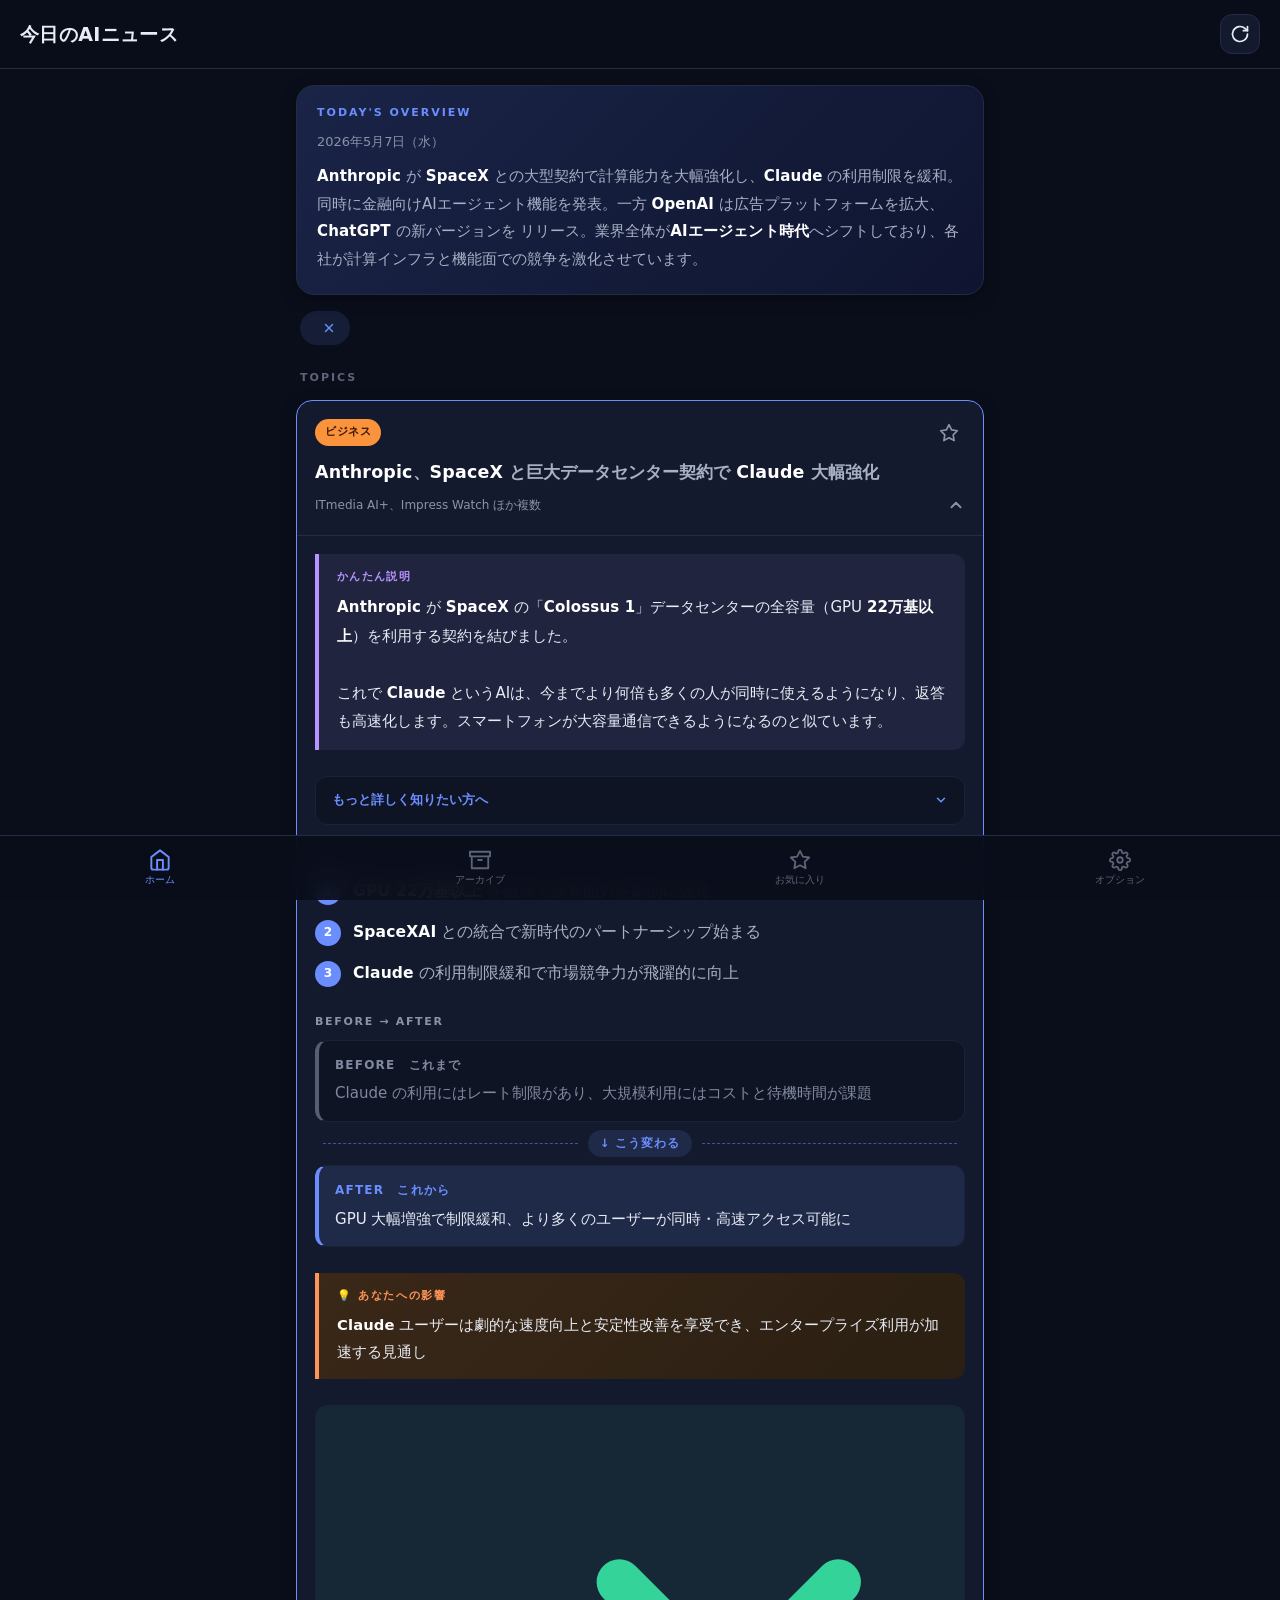
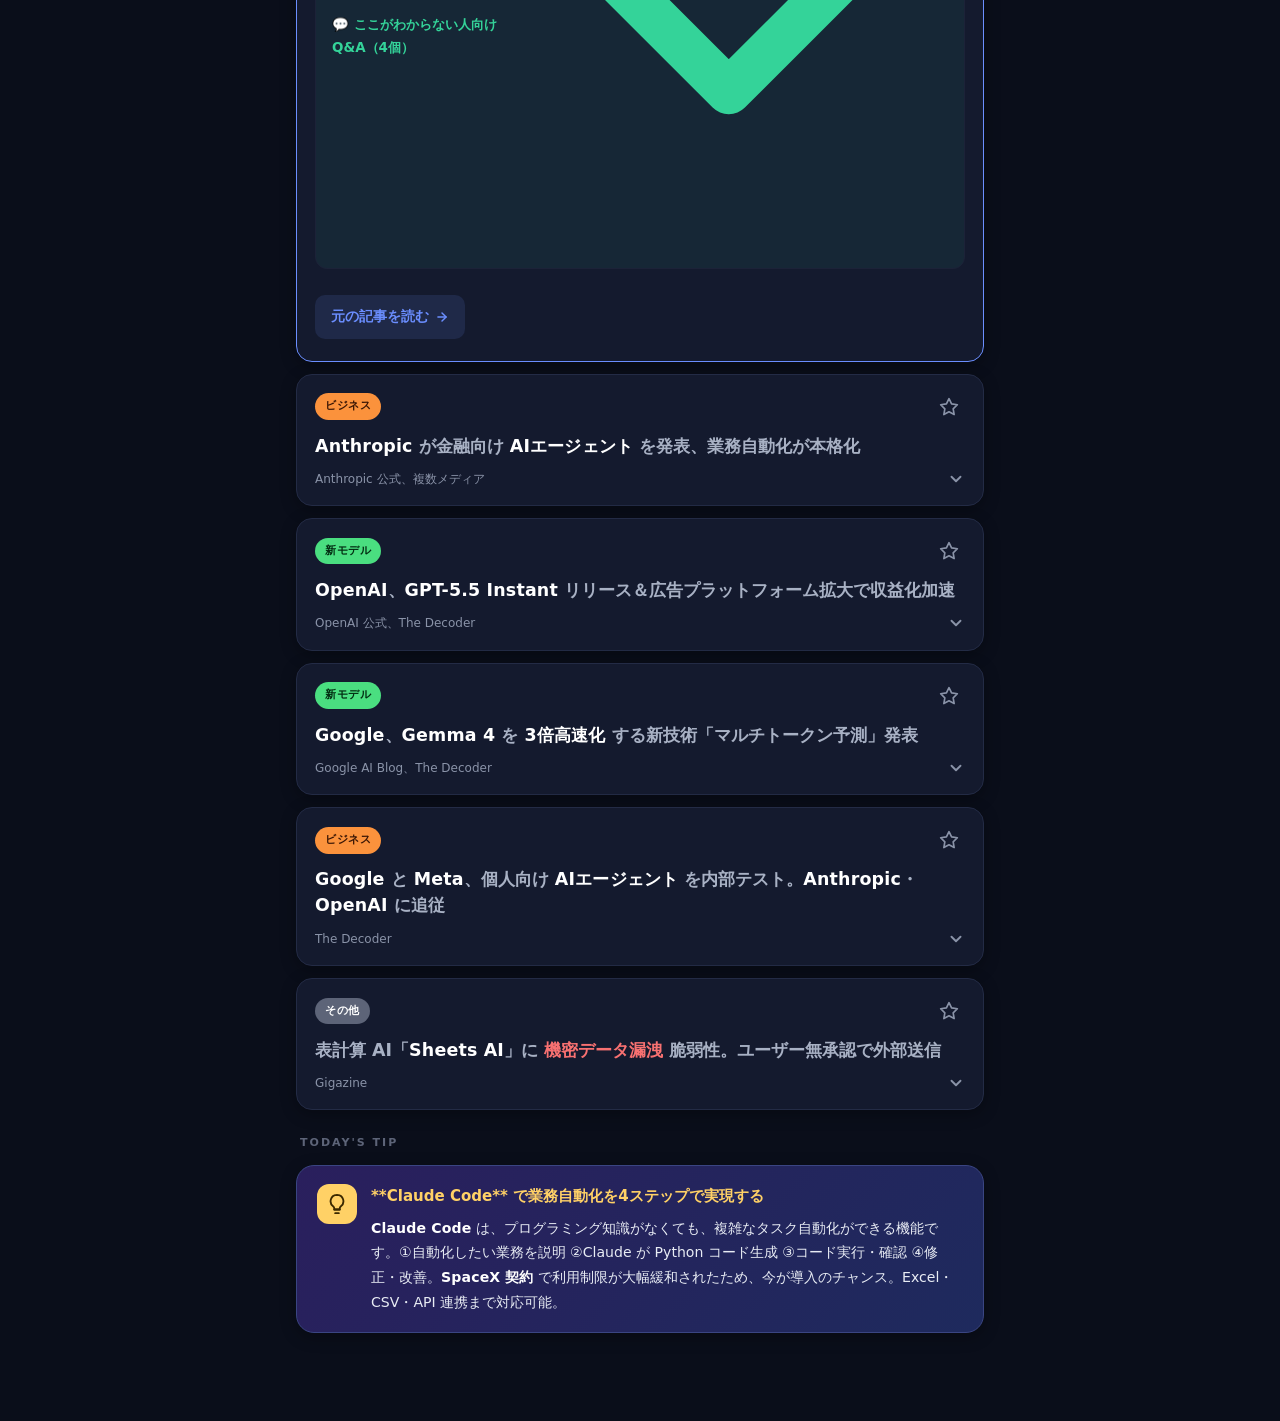
==== commit 261d5d37: "fix: FAQ accordion now exactly matches detail accordion dimensions (12px/0.84em/700)" ====
--- a/public/index.html
+++ b/public/index.html
@@ -10,7 +10,7 @@
   <link rel="manifest" href="manifest.json" />
   <link rel="apple-touch-icon" href="icons/icon-180.png" />
   <link rel="icon" href="icons/icon-192.png" />
-  <link rel="stylesheet" href="style.css?v=11" />
+  <link rel="stylesheet" href="style.css?v=12" />
   <title>今日のAIニュース</title>
 </head>
 <body data-theme="dark" data-font="md">
--- a/public/style.css
+++ b/public/style.css
@@ -412,20 +412,19 @@
   word-break: break-word;
 }
 
-/* ===== FAQ アコーディオン（カード末尾・Q&A 色） ===== */
+/* ===== FAQ アコーディオン（カード末尾・もっと詳しく と完全同寸） ===== */
 .faq-accordion {
   border: 1px solid var(--border-soft);
-  border-left: 4px solid var(--faq-color);
   border-radius: 12px;
   background: var(--faq-bg);
   overflow: hidden;
 }
 .faq-accordion > summary {
-  /* もっと詳しく知りたい方へ と同等サイズ＋気持ち大きめ */
+  /* .detail-accordion > summary と完全に同じパラメータ */
   padding: 12px 16px;
   cursor: pointer;
   list-style: none;
-  font-size: 0.86em;
+  font-size: 0.84em;
   font-weight: 700;
   color: var(--faq-color);
   display: flex;
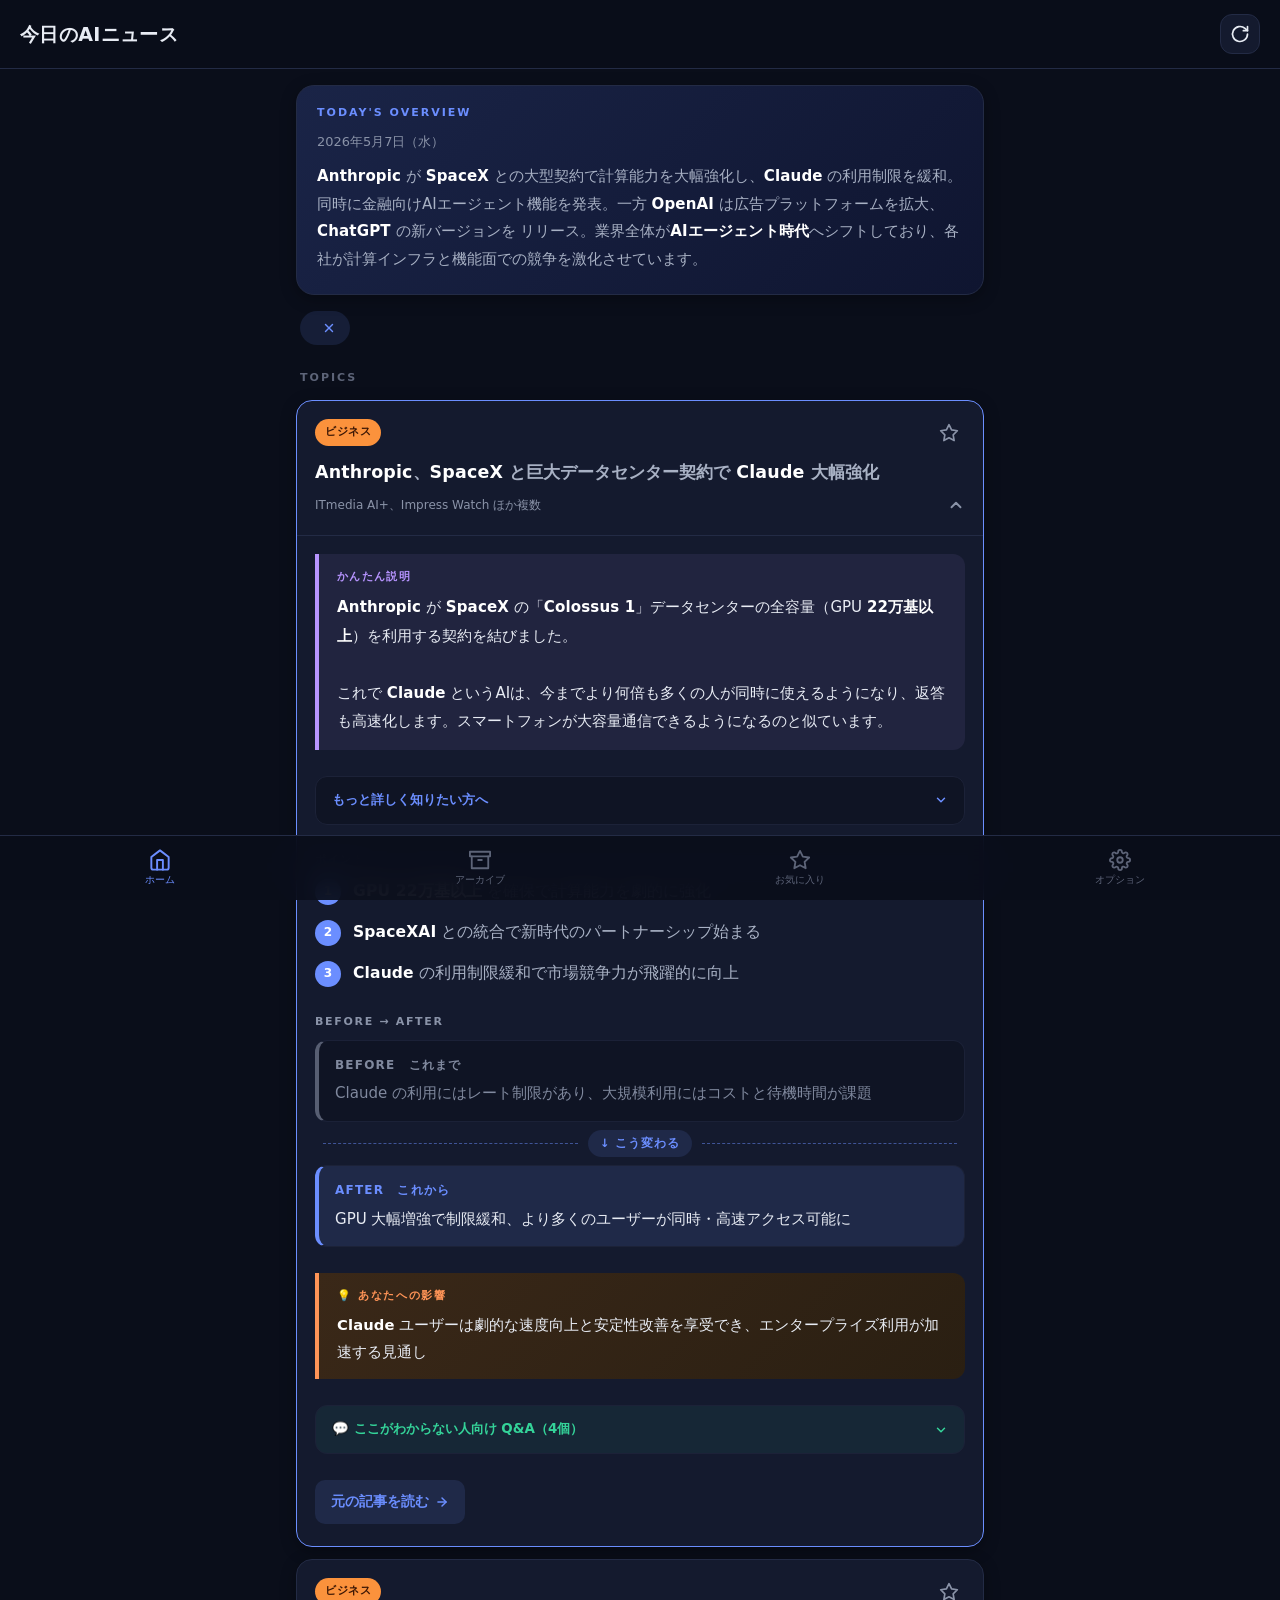
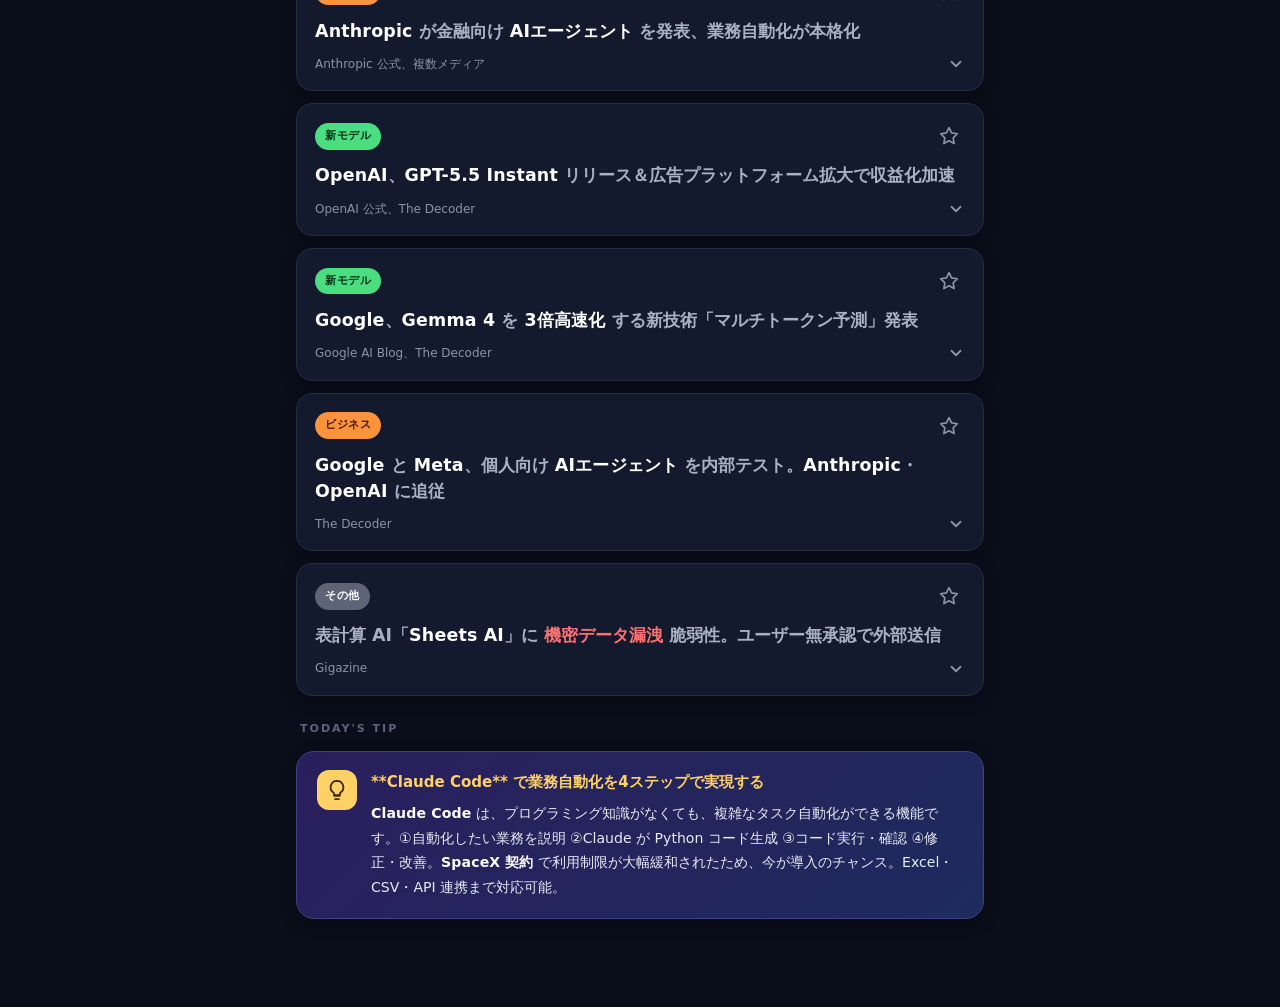
==== commit 933cf008: "fix: cap FAQ outer chevron size to 14px (was rendering huge without size constraint)" ====
--- a/public/index.html
+++ b/public/index.html
@@ -10,7 +10,7 @@
   <link rel="manifest" href="manifest.json" />
   <link rel="apple-touch-icon" href="icons/icon-180.png" />
   <link rel="icon" href="icons/icon-192.png" />
-  <link rel="stylesheet" href="style.css?v=12" />
+  <link rel="stylesheet" href="style.css?v=13" />
   <title>今日のAIニュース</title>
 </head>
 <body data-theme="dark" data-font="md">
--- a/public/style.css
+++ b/public/style.css
@@ -433,6 +433,12 @@
 }
 .faq-accordion > summary::-webkit-details-marker { display: none; }
 .faq-accordion[open] > summary { border-bottom: 1px solid var(--border-soft); }
+.faq-accordion > summary .chevron-sm {
+  width: 14px;
+  height: 14px;
+  flex-shrink: 0;
+  transition: transform 0.2s;
+}
 .faq-accordion[open] > summary .chevron-sm { transform: rotate(180deg); }
 
 .faq-list {
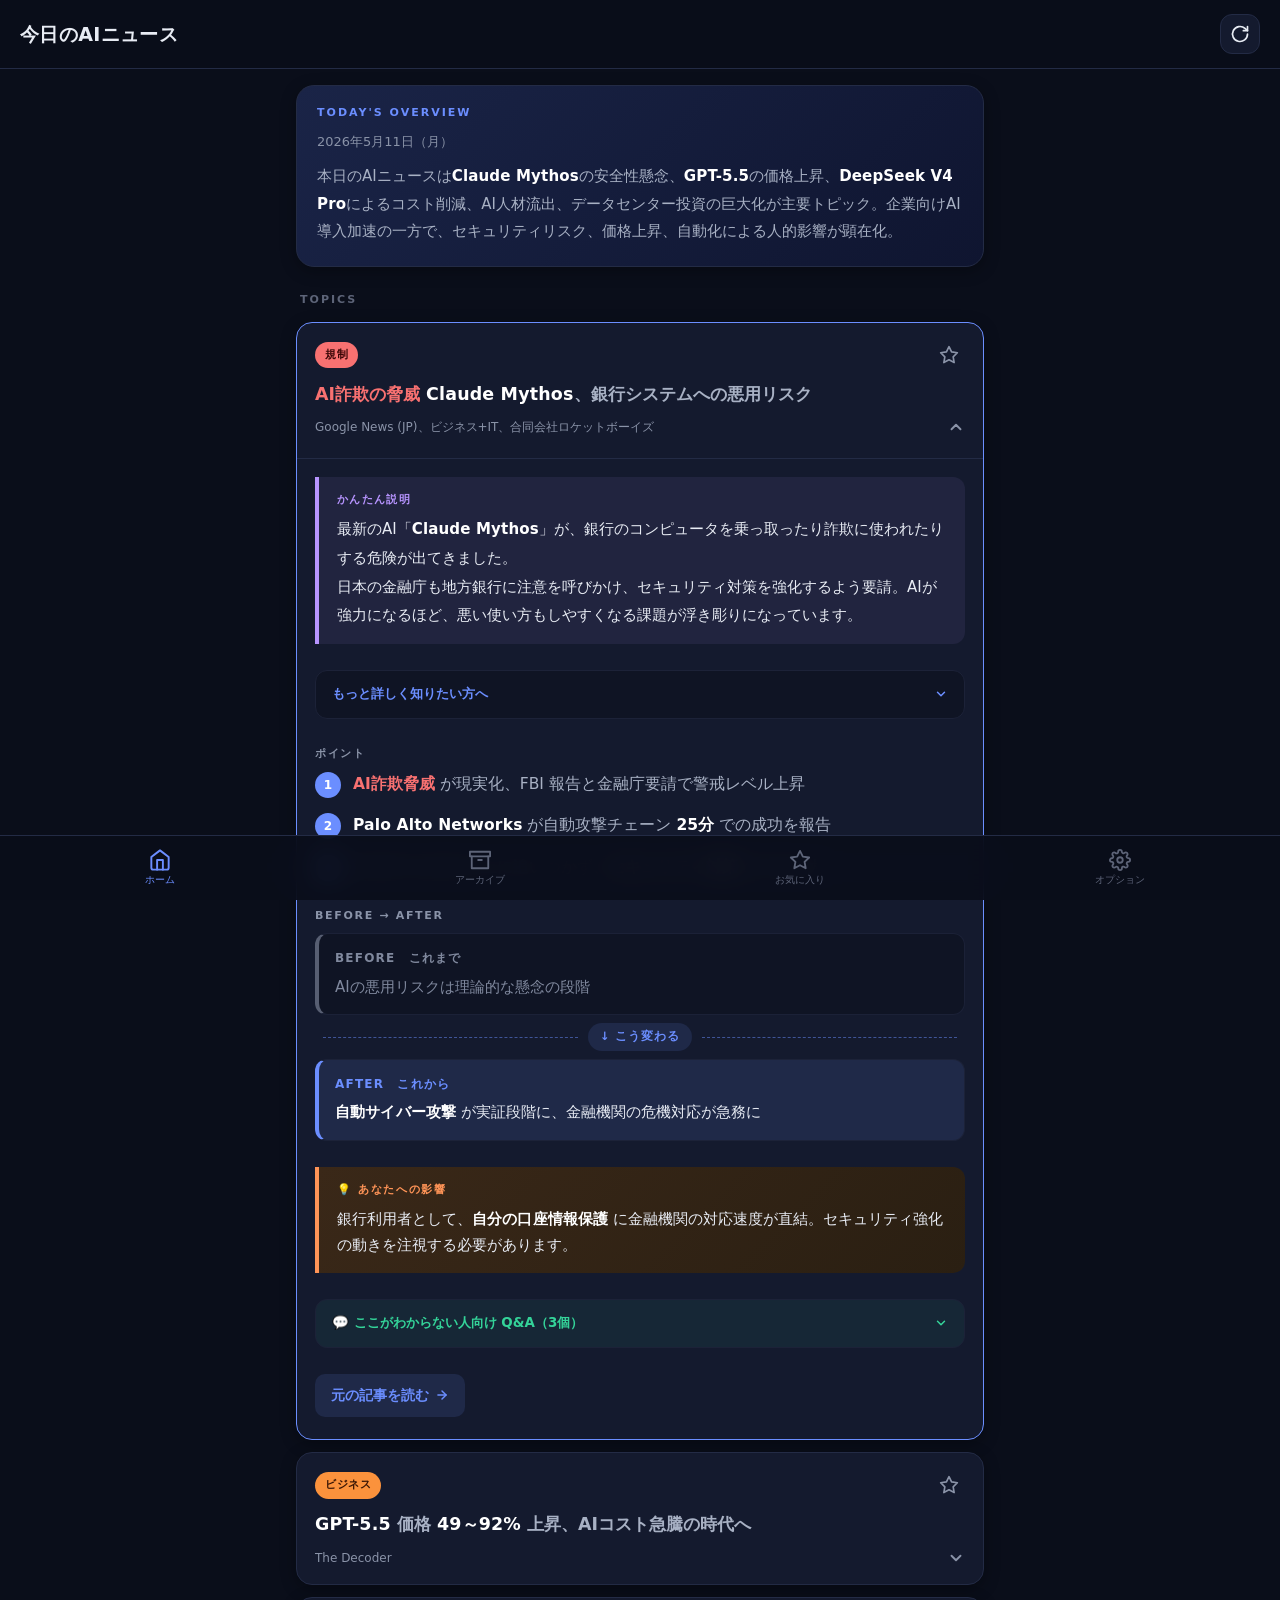
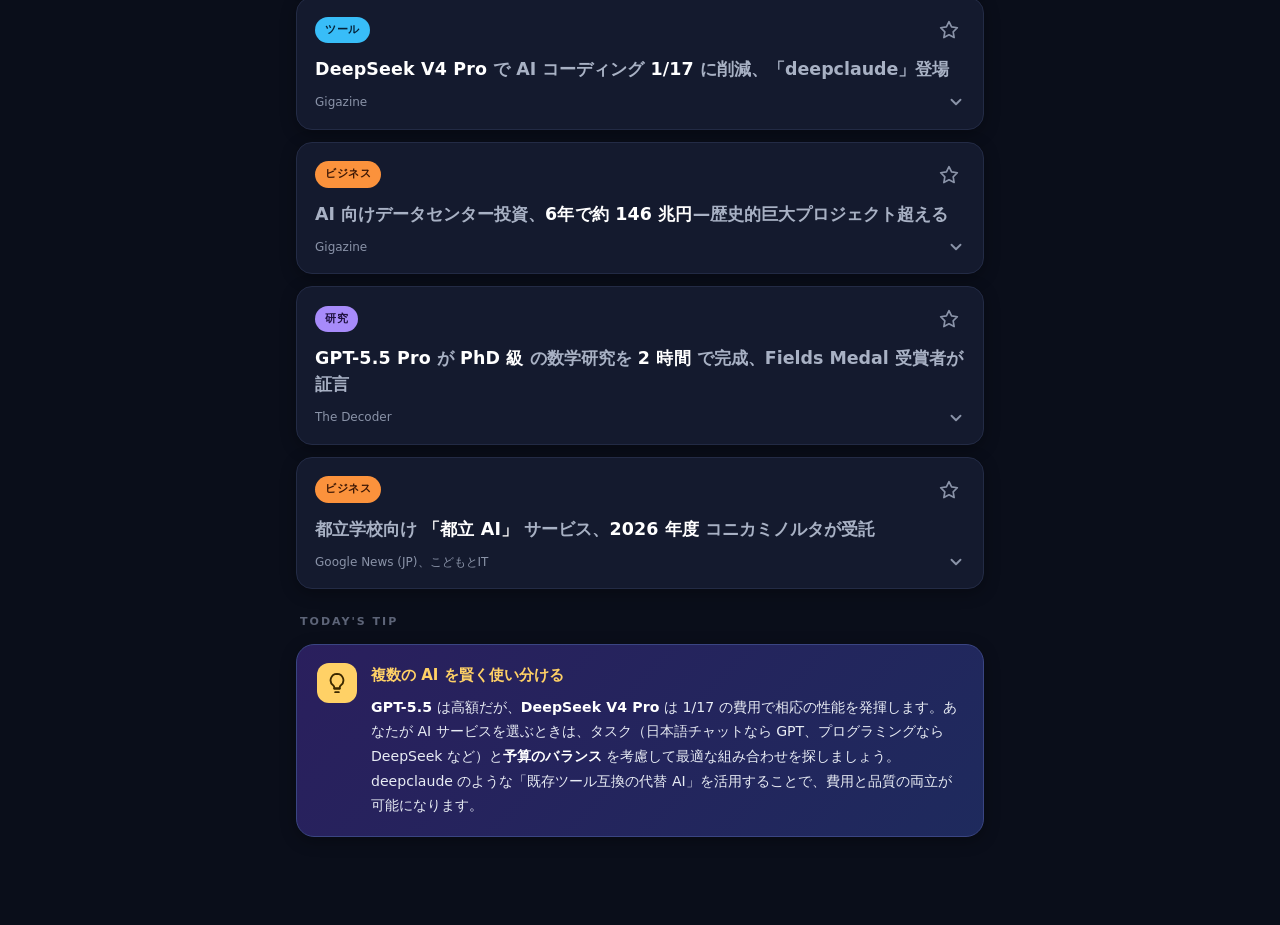
==== commit 935d65d6: "fix: archive list/detail rendered together because [hidden] was overridden `.archive-list` and `.arc" ====
--- a/public/index.html
+++ b/public/index.html
@@ -10,7 +10,7 @@
   <link rel="manifest" href="manifest.json" />
   <link rel="apple-touch-icon" href="icons/icon-180.png" />
   <link rel="icon" href="icons/icon-192.png" />
-  <link rel="stylesheet" href="style.css?v=13" />
+  <link rel="stylesheet" href="style.css?v=14" />
   <title>今日のAIニュース</title>
 </head>
 <body data-theme="dark" data-font="md">
--- a/public/style.css
+++ b/public/style.css
@@ -96,6 +96,7 @@
 }
 
 * { box-sizing: border-box; margin: 0; padding: 0; -webkit-tap-highlight-color: transparent; }
+[hidden] { display: none !important; }
 
 html, body {
   background: var(--bg);
